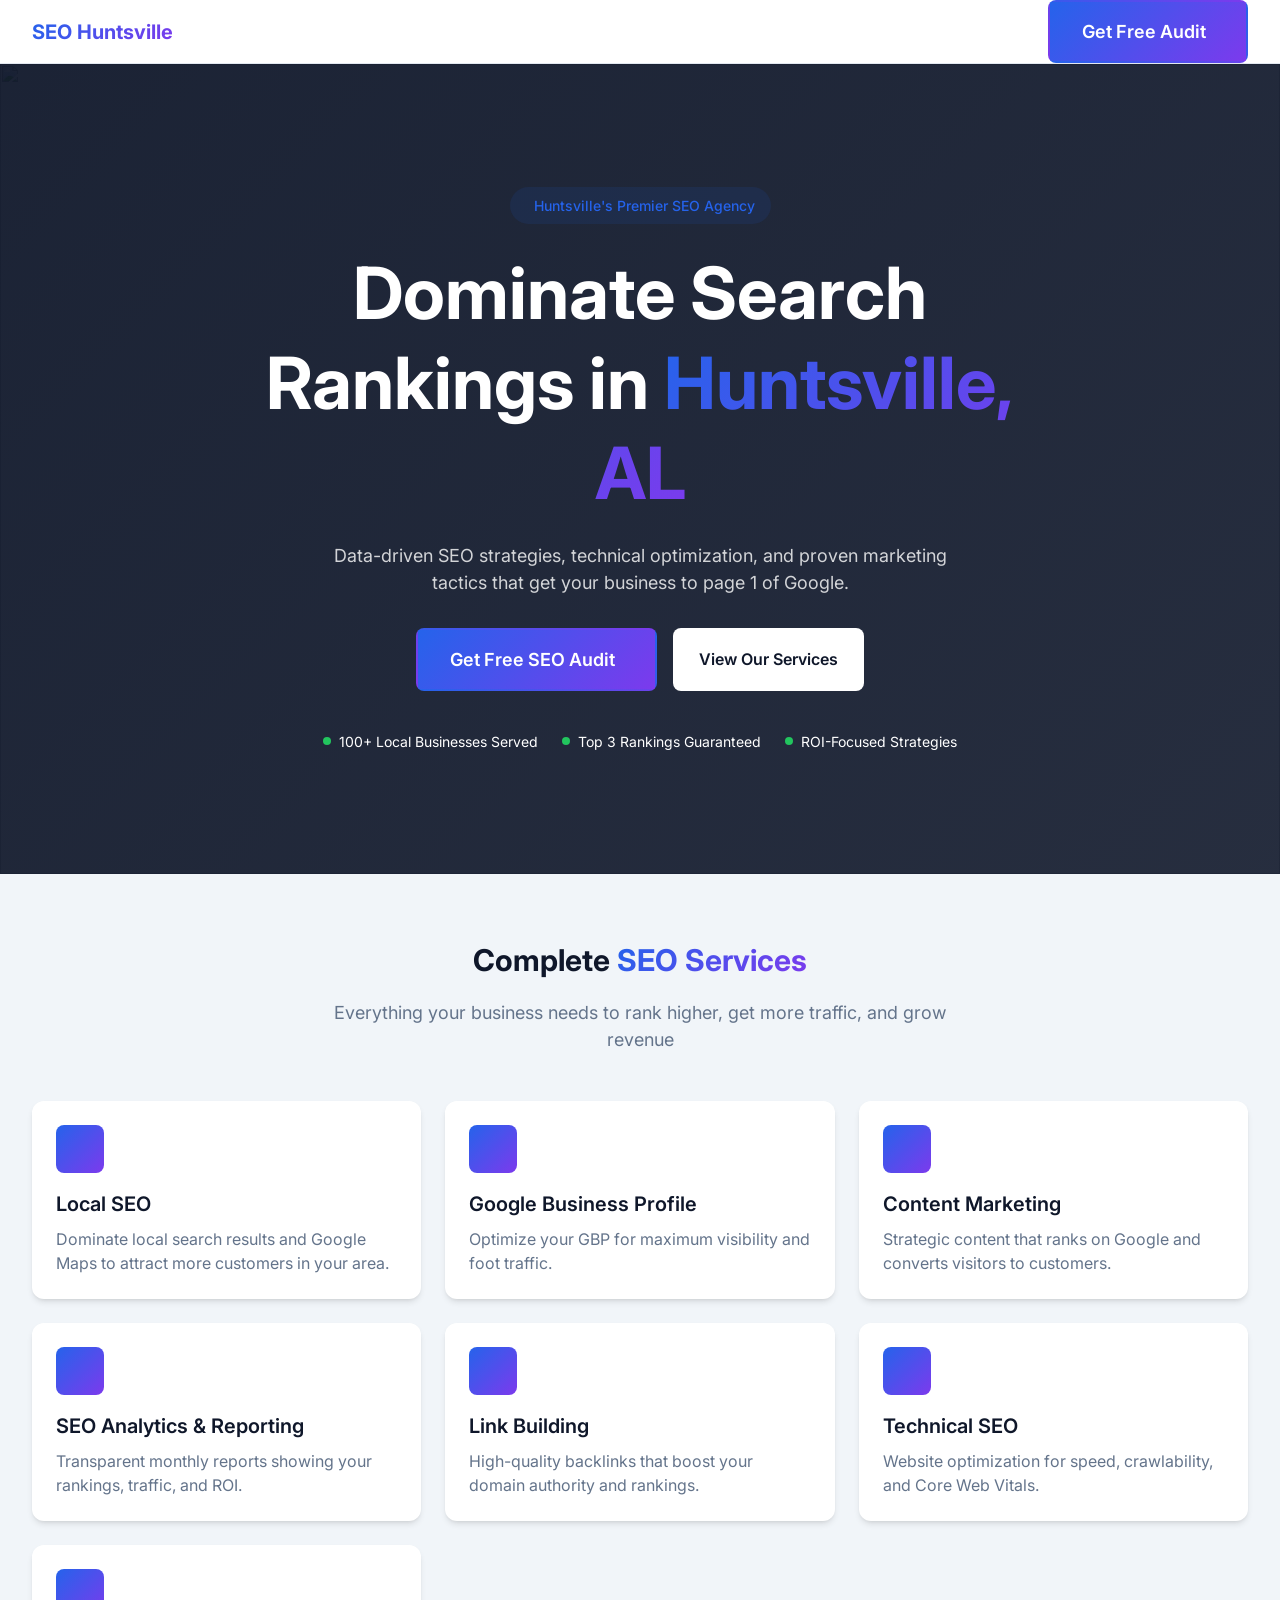
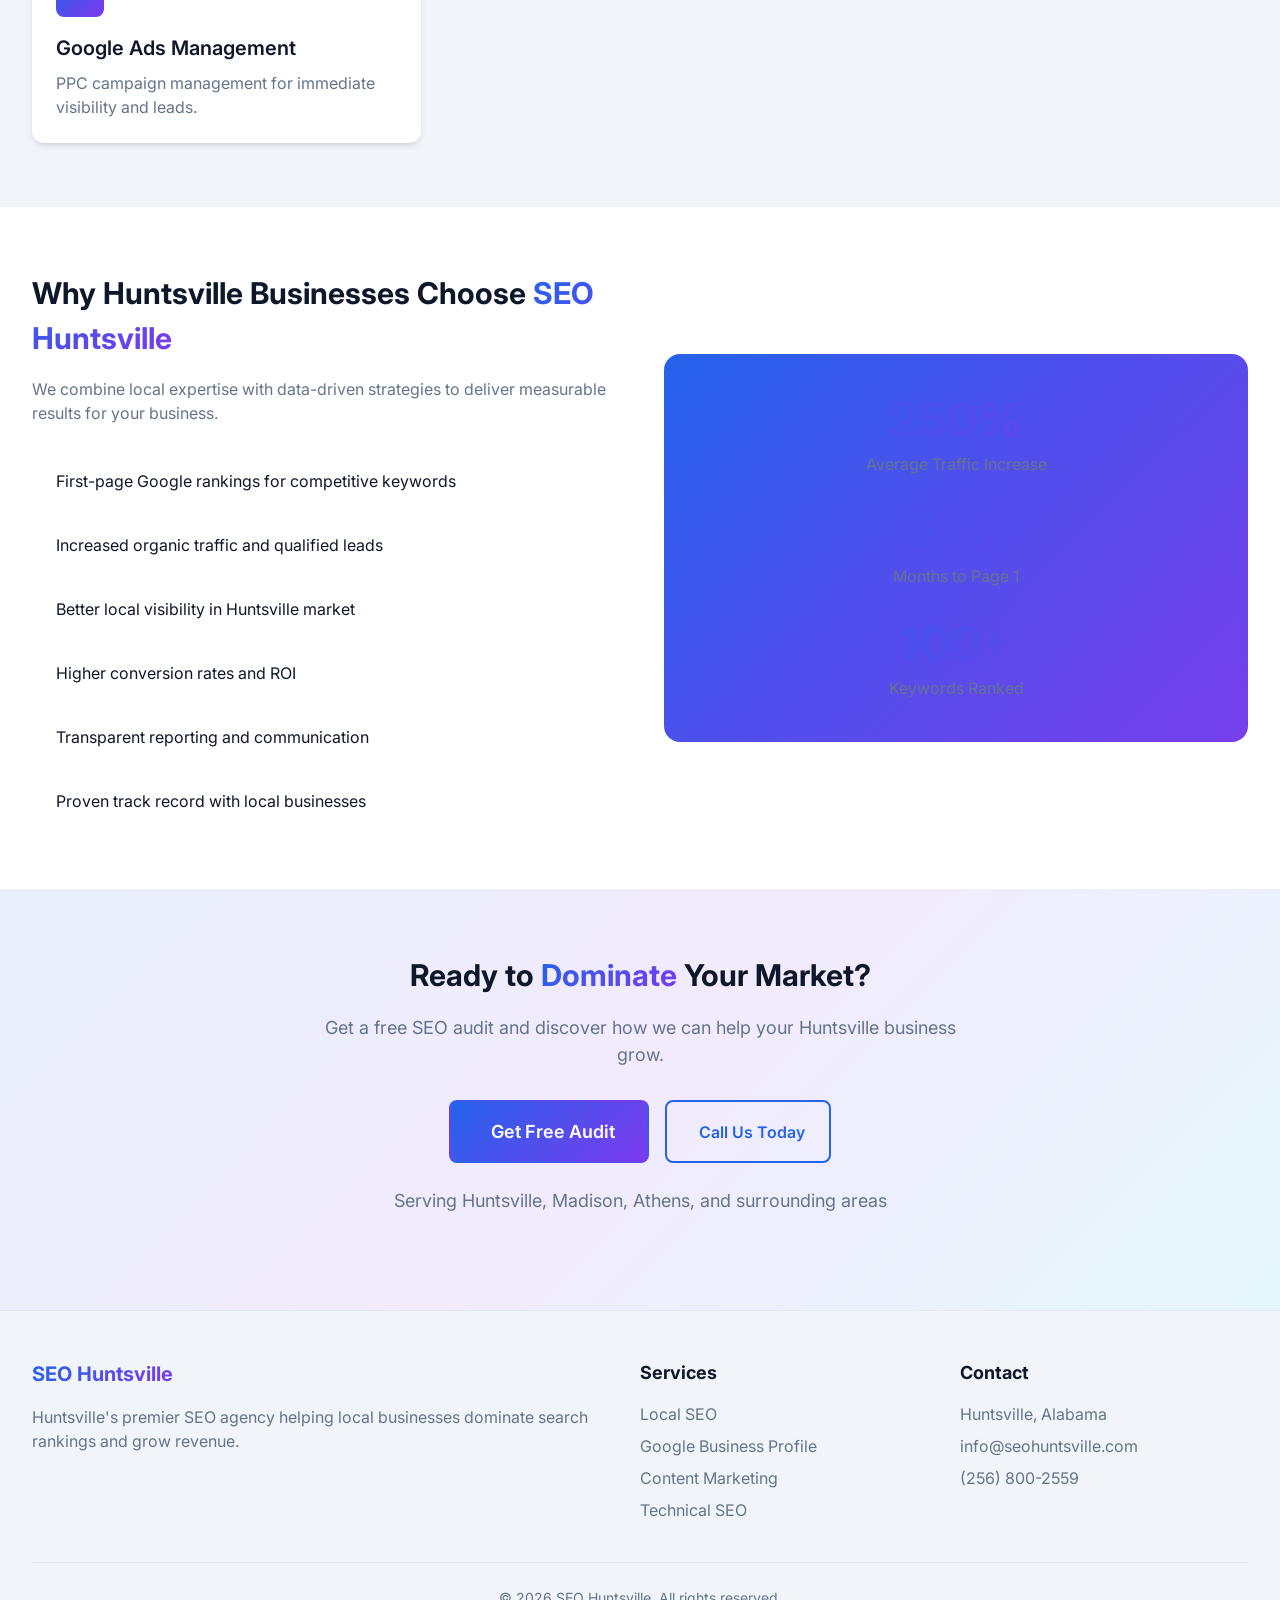
==== index.html @ a50107ab "Build complete SEO Huntsville website - Created comprehensive multi-page SEO agency website - Implem" ====
<!DOCTYPE html>
<html lang="en">
<head>
  <meta charset="UTF-8">
  <meta name="viewport" content="width=device-width, initial-scale=1.0">

  <!-- SEO Meta Tags -->
  <title>SEO Huntsville | #1 Local SEO Agency in Huntsville, Alabama</title>
  <meta name="description" content="Huntsville's premier SEO agency. We help local businesses dominate Google search rankings with data-driven SEO strategies, technical optimization, and proven marketing tactics. Get your free SEO audit today.">
  <meta name="keywords" content="SEO Huntsville, Huntsville SEO agency, local SEO Alabama, SEO services Huntsville AL, digital marketing Huntsville">
  <link rel="canonical" href="https://seohuntsville.com/">

  <!-- Open Graph -->
  <meta property="og:title" content="SEO Huntsville | #1 Local SEO Agency in Huntsville, Alabama">
  <meta property="og:description" content="Dominate search rankings in Huntsville, AL. Data-driven SEO strategies for local businesses. Free SEO audit available.">
  <meta property="og:type" content="website">
  <meta property="og:url" content="https://seohuntsville.com/">
  <meta property="og:image" content="https://seohuntsville.com/images/og-image.jpg">

  <!-- Twitter Card -->
  <meta name="twitter:card" content="summary_large_image">
  <meta name="twitter:title" content="SEO Huntsville | #1 Local SEO Agency in Huntsville, Alabama">
  <meta name="twitter:description" content="Dominate search rankings in Huntsville, AL. Data-driven SEO strategies for local businesses.">

  <!-- Stylesheets -->
  <link rel="stylesheet" href="css/variables.css">
  <link rel="stylesheet" href="css/styles.css">

  <!-- Lucide Icons -->
  <script src="https://unpkg.com/lucide@latest"></script>

  <!-- Local Business Schema -->
  <script type="application/ld+json">
  {
    "@context": "https://schema.org",
    "@type": "LocalBusiness",
    "name": "SEO Huntsville",
    "description": "Premier SEO agency serving Huntsville, Alabama and surrounding areas",
    "url": "https://seohuntsville.com",
    "telephone": "+1-256-800-2559",
    "email": "info@seohuntsville.com",
    "address": {
      "@type": "PostalAddress",
      "addressLocality": "Huntsville",
      "addressRegion": "AL",
      "addressCountry": "US"
    },
    "areaServed": ["Huntsville", "Madison", "Athens", "Hampton Cove"],
    "priceRange": "$$"
  }
  </script>
</head>
<body>
  <!-- Header -->
  <header class="header">
    <nav class="container header-nav">
      <a href="index.html" class="logo">
        <span class="gradient-text">SEO Huntsville</span>
      </a>
      <a href="seo-audit.html" class="btn btn-hero">
        Get Free Audit
        <i data-lucide="arrow-right"></i>
      </a>
    </nav>
  </header>

  <!-- Hero Section -->
  <section class="hero">
    <div class="hero-background">
      <img src="images/hero-bg.jpg" alt="" aria-hidden="true">
      <div class="hero-overlay"></div>
    </div>

    <div class="container hero-content">
      <span class="badge animate-fade-in">
        <i data-lucide="trending-up"></i>
        Huntsville's Premier SEO Agency
      </span>

      <h1 class="hero-title animate-fade-in delay-100">
        Dominate Search Rankings in <span class="gradient-text">Huntsville, AL</span>
      </h1>

      <p class="hero-subtitle animate-fade-in delay-200">
        Data-driven SEO strategies, technical optimization, and proven marketing tactics
        that get your business to page 1 of Google.
      </p>

      <div class="hero-cta animate-fade-in delay-300">
        <a href="seo-audit.html" class="btn btn-hero">
          Get Free SEO Audit
          <i data-lucide="arrow-right"></i>
        </a>
        <a href="services.html" class="btn btn-secondary">
          View Our Services
        </a>
      </div>

      <ul class="trust-indicators animate-fade-in delay-400">
        <li><span class="pulse-dot"></span> 100+ Local Businesses Served</li>
        <li><span class="pulse-dot"></span> Top 3 Rankings Guaranteed</li>
        <li><span class="pulse-dot"></span> ROI-Focused Strategies</li>
      </ul>
    </div>
  </section>

  <!-- Services Section -->
  <section class="section services-section" style="background: var(--color-muted);">
    <div class="container">
      <header class="section-header">
        <h2>Complete <span class="gradient-text">SEO Services</span></h2>
        <p>Everything your business needs to rank higher, get more traffic, and grow revenue</p>
      </header>

      <div class="grid md:grid-cols-2 lg:grid-cols-3">
        <!-- Service Card 1 -->
        <a href="local-seo.html" class="card service-card">
          <div class="icon-box">
            <i data-lucide="search"></i>
          </div>
          <h3>Local SEO</h3>
          <p>Dominate local search results and Google Maps to attract more customers in your area.</p>
          <span class="card-arrow">
            <i data-lucide="arrow-right"></i>
          </span>
        </a>

        <!-- Service Card 2 -->
        <a href="google-business-profile.html" class="card service-card">
          <div class="icon-box">
            <i data-lucide="map-pin"></i>
          </div>
          <h3>Google Business Profile</h3>
          <p>Optimize your GBP for maximum visibility and foot traffic.</p>
          <span class="card-arrow">
            <i data-lucide="arrow-right"></i>
          </span>
        </a>

        <!-- Service Card 3 -->
        <a href="content-marketing.html" class="card service-card">
          <div class="icon-box">
            <i data-lucide="file-text"></i>
          </div>
          <h3>Content Marketing</h3>
          <p>Strategic content that ranks on Google and converts visitors to customers.</p>
          <span class="card-arrow">
            <i data-lucide="arrow-right"></i>
          </span>
        </a>

        <!-- Service Card 4 -->
        <article class="card service-card">
          <div class="icon-box">
            <i data-lucide="bar-chart-3"></i>
          </div>
          <h3>SEO Analytics & Reporting</h3>
          <p>Transparent monthly reports showing your rankings, traffic, and ROI.</p>
        </article>

        <!-- Service Card 5 -->
        <article class="card service-card">
          <div class="icon-box">
            <i data-lucide="link-2"></i>
          </div>
          <h3>Link Building</h3>
          <p>High-quality backlinks that boost your domain authority and rankings.</p>
        </article>

        <!-- Service Card 6 -->
        <a href="technical-seo.html" class="card service-card">
          <div class="icon-box">
            <i data-lucide="code"></i>
          </div>
          <h3>Technical SEO</h3>
          <p>Website optimization for speed, crawlability, and Core Web Vitals.</p>
          <span class="card-arrow">
            <i data-lucide="arrow-right"></i>
          </span>
        </a>

        <!-- Service Card 7 -->
        <article class="card service-card">
          <div class="icon-box">
            <i data-lucide="target"></i>
          </div>
          <h3>Google Ads Management</h3>
          <p>PPC campaign management for immediate visibility and leads.</p>
        </article>
      </div>
    </div>
  </section>

  <!-- Benefits Section -->
  <section class="section">
    <div class="container">
      <div class="benefits-grid">
        <!-- Left Column: Text -->
        <div class="benefits-content">
          <h2>Why Huntsville Businesses Choose <span class="gradient-text">SEO Huntsville</span></h2>
          <p>We combine local expertise with data-driven strategies to deliver measurable results for your business.</p>

          <ul class="benefits-list">
            <li>
              <i data-lucide="check-circle"></i>
              <span>First-page Google rankings for competitive keywords</span>
            </li>
            <li>
              <i data-lucide="check-circle"></i>
              <span>Increased organic traffic and qualified leads</span>
            </li>
            <li>
              <i data-lucide="check-circle"></i>
              <span>Better local visibility in Huntsville market</span>
            </li>
            <li>
              <i data-lucide="check-circle"></i>
              <span>Higher conversion rates and ROI</span>
            </li>
            <li>
              <i data-lucide="check-circle"></i>
              <span>Transparent reporting and communication</span>
            </li>
            <li>
              <i data-lucide="check-circle"></i>
              <span>Proven track record with local businesses</span>
            </li>
          </ul>
        </div>

        <!-- Right Column: Stats -->
        <div class="stats-card">
          <div class="stat">
            <span class="stat-number gradient-text">250%</span>
            <span class="stat-label">Average Traffic Increase</span>
          </div>
          <div class="stat">
            <span class="stat-number gradient-text">3-6</span>
            <span class="stat-label">Months to Page 1</span>
          </div>
          <div class="stat">
            <span class="stat-number gradient-text">100+</span>
            <span class="stat-label">Keywords Ranked</span>
          </div>
        </div>
      </div>
    </div>
  </section>

  <!-- CTA Section -->
  <section class="section cta-section" style="background: var(--gradient-cta);">
    <div class="container">
      <div class="cta-content">
        <h2>Ready to <span class="gradient-text">Dominate</span> Your Market?</h2>
        <p>Get a free SEO audit and discover how we can help your Huntsville business grow.</p>

        <div class="cta-buttons">
          <a href="seo-audit.html" class="btn btn-hero">
            <i data-lucide="mail"></i>
            Get Free Audit
          </a>
          <a href="tel:2568002559" class="btn btn-outline">
            <i data-lucide="phone"></i>
            Call Us Today
          </a>
        </div>

        <p class="cta-service-area">Serving Huntsville, Madison, Athens, and surrounding areas</p>
      </div>
    </div>
  </section>

  <!-- Footer -->
  <footer class="footer">
    <div class="container">
      <div class="footer-grid">
        <!-- Column 1: Branding -->
        <div class="footer-brand">
          <span class="logo gradient-text">SEO Huntsville</span>
          <p>Huntsville's premier SEO agency helping local businesses dominate search rankings and grow revenue.</p>
        </div>

        <!-- Column 2: Services -->
        <div class="footer-links">
          <h4>Services</h4>
          <ul>
            <li><a href="local-seo.html">Local SEO</a></li>
            <li><a href="google-business-profile.html">Google Business Profile</a></li>
            <li><a href="content-marketing.html">Content Marketing</a></li>
            <li><a href="technical-seo.html">Technical SEO</a></li>
          </ul>
        </div>

        <!-- Column 3: Contact -->
        <div class="footer-contact">
          <h4>Contact</h4>
          <address>
            <p>Huntsville, Alabama</p>
            <p><a href="mailto:info@seohuntsville.com">info@seohuntsville.com</a></p>
            <p><a href="tel:2568002559">(256) 800-2559</a></p>
          </address>
        </div>
      </div>

      <div class="footer-bottom">
        <p>&copy; <span id="current-year"></span> SEO Huntsville. All rights reserved.</p>
      </div>
    </div>
  </footer>

  <!-- JavaScript -->
  <script src="js/main.js"></script>
  <script>
    lucide.createIcons();
  </script>
</body>
</html>
---- css/variables.css ----
/* ============================================
   SEO Huntsville - CSS Custom Properties
   ============================================ */

:root {
  /* Colors */
  --color-primary: #2563eb;
  --color-primary-dark: #1d4ed8;
  --color-primary-light: #3b82f6;
  --color-primary-foreground: #ffffff;

  --color-secondary: #7c3aed;
  --color-secondary-dark: #6d28d9;
  --color-secondary-light: #8b5cf6;

  --color-accent: #06b6d4;
  --color-accent-dark: #0891b2;
  --color-accent-light: #22d3ee;

  --color-background: #ffffff;
  --color-foreground: #0f172a;

  --color-muted: #f1f5f9;
  --color-muted-dark: #e2e8f0;
  --color-muted-foreground: #64748b;

  --color-destructive: #ef4444;
  --color-destructive-light: #fca5a5;

  --color-success: #22c55e;

  /* Gradients */
  --gradient-primary: linear-gradient(135deg, var(--color-primary), var(--color-secondary));
  --gradient-hero-overlay: linear-gradient(135deg, rgba(15, 23, 42, 0.95), rgba(15, 23, 42, 0.90));
  --gradient-subtle: linear-gradient(135deg, rgba(37, 99, 235, 0.05), rgba(124, 58, 237, 0.05), rgba(6, 182, 212, 0.05));
  --gradient-bold: linear-gradient(135deg, var(--color-primary), var(--color-secondary), var(--color-accent));
  --gradient-cta: linear-gradient(135deg, rgba(37, 99, 235, 0.1), rgba(124, 58, 237, 0.1), rgba(6, 182, 212, 0.1));

  /* Typography */
  --font-family: 'Inter', -apple-system, BlinkMacSystemFont, 'Segoe UI', Roboto, sans-serif;
  --font-size-xs: 0.75rem;
  --font-size-sm: 0.875rem;
  --font-size-base: 1rem;
  --font-size-lg: 1.125rem;
  --font-size-xl: 1.25rem;
  --font-size-2xl: 1.5rem;
  --font-size-3xl: 1.875rem;
  --font-size-4xl: 2.25rem;
  --font-size-5xl: 3rem;
  --font-size-6xl: 3.75rem;
  --font-size-7xl: 4.5rem;

  --font-weight-normal: 400;
  --font-weight-medium: 500;
  --font-weight-semibold: 600;
  --font-weight-bold: 700;

  --line-height-tight: 1.25;
  --line-height-normal: 1.5;
  --line-height-relaxed: 1.625;

  /* Spacing */
  --spacing-1: 0.25rem;
  --spacing-2: 0.5rem;
  --spacing-3: 0.75rem;
  --spacing-4: 1rem;
  --spacing-5: 1.25rem;
  --spacing-6: 1.5rem;
  --spacing-8: 2rem;
  --spacing-10: 2.5rem;
  --spacing-12: 3rem;
  --spacing-16: 4rem;
  --spacing-20: 5rem;
  --spacing-24: 6rem;

  /* Layout */
  --container-max-width: 80rem;
  --container-padding: var(--spacing-4);
  --header-height: 4rem;

  /* Border Radius */
  --radius-sm: 0.25rem;
  --radius-md: 0.375rem;
  --radius-lg: 0.5rem;
  --radius-xl: 0.75rem;
  --radius-2xl: 1rem;
  --radius-full: 9999px;

  /* Shadows */
  --shadow-sm: 0 1px 2px 0 rgba(0, 0, 0, 0.05);
  --shadow-md: 0 4px 6px -1px rgba(0, 0, 0, 0.1), 0 2px 4px -2px rgba(0, 0, 0, 0.1);
  --shadow-lg: 0 10px 15px -3px rgba(0, 0, 0, 0.1), 0 4px 6px -4px rgba(0, 0, 0, 0.1);
  --shadow-xl: 0 20px 25px -5px rgba(0, 0, 0, 0.1), 0 8px 10px -6px rgba(0, 0, 0, 0.1);
  --shadow-glow: 0 0 30px rgba(37, 99, 235, 0.3);
  --shadow-glow-secondary: 0 0 30px rgba(124, 58, 237, 0.3);

  /* Transitions */
  --transition-fast: 150ms ease;
  --transition-normal: 300ms ease;
  --transition-slow: 500ms ease;

  /* Z-Index */
  --z-header: 100;
  --z-modal: 200;
  --z-tooltip: 300;
}

/* Dark mode support (optional) */
@media (prefers-color-scheme: dark) {
  :root {
    --color-background: #0f172a;
    --color-foreground: #f8fafc;
    --color-muted: #1e293b;
    --color-muted-dark: #334155;
    --color-muted-foreground: #94a3b8;
  }
}
---- css/styles.css ----
/* ============================================
   SEO Huntsville - Main Stylesheet
   ============================================ */

@import url('https://fonts.googleapis.com/css2?family=Inter:wght@400;500;600;700&display=swap');

/* Reset & Base */
*, *::before, *::after {
  box-sizing: border-box;
  margin: 0;
  padding: 0;
}

html {
  scroll-behavior: smooth;
}

body {
  font-family: var(--font-family);
  font-size: var(--font-size-base);
  line-height: var(--line-height-normal);
  color: var(--color-foreground);
  background-color: var(--color-background);
}

/* Container */
.container {
  width: 100%;
  max-width: var(--container-max-width);
  margin: 0 auto;
  padding-left: var(--container-padding);
  padding-right: var(--container-padding);
}

@media (min-width: 640px) {
  .container { padding-left: var(--spacing-6); padding-right: var(--spacing-6); }
}

@media (min-width: 1024px) {
  .container { padding-left: var(--spacing-8); padding-right: var(--spacing-8); }
}

.container-narrow {
  max-width: 42rem;
}

/* Section Spacing */
.section { padding: var(--spacing-16) 0; }
.section-lg { padding: var(--spacing-20) 0; }

/* Section Headers */
.section-header {
  text-align: center;
  max-width: 42rem;
  margin: 0 auto var(--spacing-12);
}

.section-header h2 {
  font-size: var(--font-size-3xl);
  font-weight: var(--font-weight-bold);
  margin-bottom: var(--spacing-4);
}

.section-header p {
  color: var(--color-muted-foreground);
  font-size: var(--font-size-lg);
}

.section-title {
  font-size: var(--font-size-3xl);
  font-weight: var(--font-weight-bold);
  margin-bottom: var(--spacing-4);
  text-align: center;
}

.section-subtitle {
  color: var(--color-muted-foreground);
  font-size: var(--font-size-lg);
  text-align: center;
  margin-bottom: var(--spacing-12);
}

.page-title {
  font-size: var(--font-size-4xl);
  font-weight: var(--font-weight-bold);
  line-height: var(--line-height-tight);
  margin: var(--spacing-6) 0;
  text-align: center;
}

.page-subtitle {
  font-size: var(--font-size-lg);
  color: var(--color-muted-foreground);
  text-align: center;
  max-width: 42rem;
  margin: 0 auto var(--spacing-8);
}

@media (min-width: 768px) {
  .page-title { font-size: var(--font-size-5xl); }
}

/* Gradient Text */
.gradient-text {
  background: var(--gradient-primary);
  -webkit-background-clip: text;
  -webkit-text-fill-color: transparent;
  background-clip: text;
  color: transparent;
}

/* Grid System */
.grid {
  display: grid;
  gap: var(--spacing-6);
}

.grid-cols-1 {
  grid-template-columns: repeat(1, 1fr);
}

@media (min-width: 640px) {
  .sm\:grid-cols-2 { grid-template-columns: repeat(2, 1fr); }
}

@media (min-width: 768px) {
  .md\:grid-cols-2 { grid-template-columns: repeat(2, 1fr); }
  .md\:grid-cols-3 { grid-template-columns: repeat(3, 1fr); }
}

@media (min-width: 1024px) {
  .lg\:grid-cols-3 { grid-template-columns: repeat(3, 1fr); }
  .lg\:grid-cols-4 { grid-template-columns: repeat(4, 1fr); }
}

/* Card Component */
.card {
  background: var(--color-background);
  border-radius: var(--radius-xl);
  padding: var(--spacing-6);
  box-shadow: var(--shadow-md);
  transition: transform var(--transition-normal), box-shadow var(--transition-normal);
}

.card:hover {
  transform: translateY(-4px);
  box-shadow: var(--shadow-glow);
}

/* Button Components */
.btn {
  display: inline-flex;
  align-items: center;
  justify-content: center;
  gap: var(--spacing-2);
  padding: var(--spacing-3) var(--spacing-6);
  font-size: var(--font-size-base);
  font-weight: var(--font-weight-semibold);
  border-radius: var(--radius-lg);
  border: 2px solid transparent;
  cursor: pointer;
  text-decoration: none;
  transition: all var(--transition-normal);
}

.btn-primary {
  background: var(--gradient-primary);
  color: var(--color-primary-foreground);
}

.btn-primary:hover {
  transform: translateY(-2px);
  box-shadow: var(--shadow-glow);
}

.btn-outline {
  background: transparent;
  border-color: var(--color-primary);
  color: var(--color-primary);
}

.btn-outline:hover {
  background: var(--color-primary);
  color: var(--color-primary-foreground);
}

.btn-hero {
  background: var(--gradient-primary);
  color: var(--color-primary-foreground);
  padding: var(--spacing-4) var(--spacing-8);
  font-size: var(--font-size-lg);
}

.btn-hero:hover {
  transform: translateY(-2px);
  box-shadow: var(--shadow-glow);
}

.btn-secondary {
  background: var(--color-background);
  color: var(--color-foreground);
}

.btn-secondary:hover {
  transform: translateY(-2px);
  box-shadow: var(--shadow-lg);
}

.btn-outline-white {
  background: transparent;
  border-color: var(--color-primary-foreground);
  color: var(--color-primary-foreground);
}

.btn-outline-white:hover {
  background: var(--color-primary-foreground);
  color: var(--color-primary);
}

.btn-full {
  width: 100%;
}

.btn svg {
  width: 20px;
  height: 20px;
}

/* Icon Box */
.icon-box {
  display: flex;
  align-items: center;
  justify-content: center;
  width: 3rem;
  height: 3rem;
  border-radius: var(--radius-lg);
  background: var(--gradient-primary);
  color: var(--color-primary-foreground);
}

.icon-box svg {
  width: 1.5rem;
  height: 1.5rem;
}

.icon-box-lg {
  width: 4rem;
  height: 4rem;
}

.icon-box-lg svg {
  width: 2rem;
  height: 2rem;
}

.icon-box-error {
  background: var(--color-destructive-light);
  color: var(--color-destructive);
}

.mx-auto {
  margin-left: auto;
  margin-right: auto;
}

/* Badge */
.badge {
  display: inline-flex;
  align-items: center;
  gap: var(--spacing-2);
  padding: var(--spacing-2) var(--spacing-4);
  font-size: var(--font-size-sm);
  font-weight: var(--font-weight-medium);
  border-radius: var(--radius-full);
  background: rgba(37, 99, 235, 0.1);
  color: var(--color-primary);
}

.badge svg {
  width: 16px;
  height: 16px;
}

/* Header */
.header {
  position: sticky;
  top: 0;
  z-index: var(--z-header);
  height: var(--header-height);
  background: rgba(255, 255, 255, 0.9);
  backdrop-filter: blur(10px);
  border-bottom: 1px solid var(--color-muted-dark);
}

.header-nav {
  display: flex;
  align-items: center;
  justify-content: space-between;
  height: 100%;
}

.logo {
  font-size: var(--font-size-xl);
  font-weight: var(--font-weight-bold);
  text-decoration: none;
}

.header-scrolled {
  box-shadow: var(--shadow-md);
}

/* Hero Section */
.hero {
  position: relative;
  min-height: 90vh;
  display: flex;
  align-items: center;
}

.hero-background {
  position: absolute;
  inset: 0;
  z-index: -1;
}

.hero-background img {
  width: 100%;
  height: 100%;
  object-fit: cover;
}

.hero-overlay {
  position: absolute;
  inset: 0;
  background: var(--gradient-hero-overlay);
}

.hero-content {
  color: var(--color-primary-foreground);
  text-align: center;
  max-width: 56rem;
  margin: 0 auto;
}

.hero-title {
  font-size: var(--font-size-4xl);
  font-weight: var(--font-weight-bold);
  line-height: var(--line-height-tight);
  margin: var(--spacing-6) 0;
}

@media (min-width: 768px) {
  .hero-title { font-size: var(--font-size-5xl); }
}

@media (min-width: 1024px) {
  .hero-title { font-size: var(--font-size-6xl); }
}

@media (min-width: 1280px) {
  .hero-title { font-size: var(--font-size-7xl); }
}

.hero-subtitle {
  font-size: var(--font-size-lg);
  color: rgba(255, 255, 255, 0.8);
  max-width: 42rem;
  margin: 0 auto var(--spacing-8);
}

.hero-cta {
  display: flex;
  flex-wrap: wrap;
  gap: var(--spacing-4);
  justify-content: center;
  margin-bottom: var(--spacing-10);
}

.trust-indicators {
  display: flex;
  flex-wrap: wrap;
  gap: var(--spacing-6);
  justify-content: center;
  list-style: none;
  font-size: var(--font-size-sm);
}

.trust-indicators li {
  display: flex;
  align-items: center;
  gap: var(--spacing-2);
}

.pulse-dot {
  width: 8px;
  height: 8px;
  border-radius: 50%;
  background: var(--color-success);
  animation: pulse 2s ease-in-out infinite;
}

/* Service Cards */
.service-card {
  display: block;
  text-decoration: none;
  color: inherit;
  position: relative;
}

.service-card h3 {
  font-size: var(--font-size-xl);
  font-weight: var(--font-weight-semibold);
  margin: var(--spacing-4) 0 var(--spacing-2);
}

.service-card p {
  color: var(--color-muted-foreground);
}

.card-arrow {
  position: absolute;
  top: var(--spacing-6);
  right: var(--spacing-6);
  opacity: 0;
  transform: translateX(-10px);
  transition: all var(--transition-normal);
  color: var(--color-primary);
}

.service-card:hover .card-arrow {
  opacity: 1;
  transform: translateX(0);
}

/* Benefits Section */
.benefits-grid {
  display: grid;
  grid-template-columns: 1fr;
  gap: var(--spacing-12);
  align-items: center;
}

@media (min-width: 1024px) {
  .benefits-grid {
    grid-template-columns: 1fr 1fr;
  }
}

.benefits-content h2 {
  font-size: var(--font-size-3xl);
  font-weight: var(--font-weight-bold);
  margin-bottom: var(--spacing-4);
}

.benefits-content > p {
  color: var(--color-muted-foreground);
  margin-bottom: var(--spacing-8);
}

.benefits-list {
  list-style: none;
  display: flex;
  flex-direction: column;
  gap: var(--spacing-4);
}

.benefits-list li {
  display: flex;
  align-items: center;
  gap: var(--spacing-3);
  padding: var(--spacing-3);
  border-radius: var(--radius-lg);
  transition: background var(--transition-fast);
}

.benefits-list li:hover {
  background: var(--color-muted);
}

.benefits-list svg {
  color: var(--color-primary);
  flex-shrink: 0;
  width: 24px;
  height: 24px;
}

/* Stats Card */
.stats-card {
  background: var(--gradient-subtle);
  border: 2px solid transparent;
  background-clip: padding-box;
  border-radius: var(--radius-2xl);
  padding: var(--spacing-10);
  display: flex;
  flex-direction: column;
  gap: var(--spacing-8);
  position: relative;
}

.stats-card::before {
  content: '';
  position: absolute;
  inset: -2px;
  border-radius: var(--radius-2xl);
  background: var(--gradient-primary);
  z-index: -1;
}

.stat {
  text-align: center;
}

.stat-number {
  display: block;
  font-size: var(--font-size-5xl);
  font-weight: var(--font-weight-bold);
  line-height: 1;
}

.stat-label {
  display: block;
  color: var(--color-muted-foreground);
  margin-top: var(--spacing-2);
}

.stats-grid {
  margin-top: var(--spacing-12);
}

.stat-card {
  text-align: center;
  padding: var(--spacing-6);
}

.stat-card svg {
  width: 40px;
  height: 40px;
  color: var(--color-primary);
  margin: 0 auto var(--spacing-4);
}

.stat-card .stat-number {
  font-size: var(--font-size-3xl);
}

.stat-card .stat-label {
  font-size: var(--font-size-sm);
}

/* CTA Sections */
.cta-section {
  text-align: center;
}

.cta-content {
  max-width: 42rem;
  margin: 0 auto;
}

.cta-content h2 {
  font-size: var(--font-size-3xl);
  font-weight: var(--font-weight-bold);
  margin-bottom: var(--spacing-4);
}

.cta-content > p {
  color: var(--color-muted-foreground);
  font-size: var(--font-size-lg);
  margin-bottom: var(--spacing-8);
}

.cta-buttons {
  display: flex;
  flex-wrap: wrap;
  gap: var(--spacing-4);
  justify-content: center;
  margin-bottom: var(--spacing-6);
}

.cta-service-area {
  font-size: var(--font-size-sm);
  color: var(--color-muted-foreground);
}

.cta-section-bold {
  background: var(--gradient-bold);
  color: var(--color-primary-foreground);
  text-align: center;
}

.cta-section-bold h2 {
  font-size: var(--font-size-3xl);
  font-weight: var(--font-weight-bold);
  margin-bottom: var(--spacing-4);
}

.cta-section-bold > .container > p {
  opacity: 0.9;
  margin-bottom: var(--spacing-8);
}

/* Audit Hero */
.audit-hero-content {
  text-align: center;
  max-width: 42rem;
  margin: 0 auto;
}

.audit-hero-content h1 {
  font-size: var(--font-size-4xl);
  font-weight: var(--font-weight-bold);
  margin-bottom: var(--spacing-4);
}

.audit-hero-content p {
  color: var(--color-muted-foreground);
  font-size: var(--font-size-lg);
}

@media (min-width: 768px) {
  .audit-hero-content h1 { font-size: var(--font-size-5xl); }
}

/* Form Section */
.form-card {
  background: var(--color-background);
  border-radius: var(--radius-xl);
  padding: var(--spacing-8);
  box-shadow: var(--shadow-xl);
}

.trust-message {
  display: flex;
  align-items: flex-start;
  gap: var(--spacing-3);
  margin-top: var(--spacing-6);
  justify-content: center;
}

.trust-message svg {
  color: var(--color-primary);
  flex-shrink: 0;
  margin-top: 2px;
  width: 20px;
  height: 20px;
}

.trust-message p {
  font-size: var(--font-size-sm);
  color: var(--color-muted-foreground);
}

.text-center {
  text-align: center;
}

/* Service Detail Card */
.service-detail-card {
  display: grid;
  grid-template-columns: 1fr;
  gap: var(--spacing-8);
  padding: var(--spacing-8);
  background: var(--color-background);
  border-radius: var(--radius-xl);
  box-shadow: var(--shadow-md);
  margin-bottom: var(--spacing-6);
  transition: box-shadow var(--transition-normal);
}

@media (min-width: 768px) {
  .service-detail-card {
    grid-template-columns: 1fr 2fr;
  }
}

.service-detail-card:hover {
  box-shadow: var(--shadow-glow);
}

.service-info h2 {
  font-size: var(--font-size-2xl);
  font-weight: var(--font-weight-bold);
  margin: var(--spacing-4) 0 var(--spacing-2);
}

.service-description {
  color: var(--color-muted-foreground);
  margin-bottom: var(--spacing-4);
}

.best-for-badge {
  display: inline-block;
  padding: var(--spacing-2) var(--spacing-4);
  background: rgba(37, 99, 235, 0.1);
  border-radius: var(--radius-full);
  font-size: var(--font-size-sm);
  color: var(--color-primary);
}

.features-grid {
  display: grid;
  grid-template-columns: repeat(2, 1fr);
  gap: var(--spacing-3);
  list-style: none;
}

.features-grid li {
  display: flex;
  align-items: center;
  gap: var(--spacing-2);
  font-size: var(--font-size-sm);
}

.features-grid svg {
  color: var(--color-primary);
  width: 16px;
  height: 16px;
  flex-shrink: 0;
}

/* Pricing Cards */
.pricing-grid {
  display: grid;
  grid-template-columns: 1fr;
  gap: var(--spacing-6);
  align-items: stretch;
}

@media (min-width: 768px) {
  .pricing-grid {
    grid-template-columns: repeat(3, 1fr);
  }
}

.pricing-card {
  display: flex;
  flex-direction: column;
  text-align: center;
}

.pricing-card-featured {
  border: 2px solid var(--color-primary);
  transform: scale(1.05);
  box-shadow: var(--shadow-glow);
  position: relative;
}

@media (max-width: 767px) {
  .pricing-card-featured {
    transform: scale(1);
  }
}

.popular-badge {
  position: absolute;
  top: -12px;
  left: 50%;
  transform: translateX(-50%);
  background: var(--gradient-primary);
  color: var(--color-primary-foreground);
  padding: var(--spacing-1) var(--spacing-4);
  border-radius: var(--radius-full);
  font-size: var(--font-size-sm);
  font-weight: var(--font-weight-semibold);
}

.pricing-card h3 {
  font-size: var(--font-size-xl);
  font-weight: var(--font-weight-bold);
  margin-bottom: var(--spacing-4);
}

.price {
  margin-bottom: var(--spacing-4);
}

.price-amount {
  font-size: var(--font-size-4xl);
  font-weight: var(--font-weight-bold);
  background: var(--gradient-primary);
  -webkit-background-clip: text;
  -webkit-text-fill-color: transparent;
  background-clip: text;
  color: transparent;
}

.price-period {
  color: var(--color-muted-foreground);
}

.price-description {
  color: var(--color-muted-foreground);
  margin-bottom: var(--spacing-6);
}

.pricing-features {
  list-style: none;
  text-align: left;
  flex-grow: 1;
  margin-bottom: var(--spacing-6);
}

.pricing-features li {
  display: flex;
  align-items: center;
  gap: var(--spacing-2);
  padding: var(--spacing-2) 0;
  border-bottom: 1px solid var(--color-muted);
}

.pricing-features svg {
  color: var(--color-primary);
  width: 16px;
  height: 16px;
  flex-shrink: 0;
}

.pricing-cta-card {
  background: var(--gradient-subtle);
  border-radius: var(--radius-2xl);
  padding: var(--spacing-10);
  text-align: center;
}

.pricing-cta-card h2 {
  font-size: var(--font-size-2xl);
  margin: var(--spacing-4) 0;
}

.pricing-cta-card p {
  color: var(--color-muted-foreground);
  margin-bottom: var(--spacing-6);
}

/* Benefit Cards */
.benefit-card {
  padding: var(--spacing-8);
}

.benefit-card h3 {
  font-size: var(--font-size-xl);
  font-weight: var(--font-weight-semibold);
  margin: var(--spacing-4) 0 var(--spacing-2);
}

.benefit-card > p {
  color: var(--color-muted-foreground);
  margin-bottom: var(--spacing-4);
}

.stat-highlight {
  display: flex;
  align-items: center;
  gap: var(--spacing-2);
  padding: var(--spacing-3);
  background: var(--color-muted);
  border-radius: var(--radius-lg);
  font-size: var(--font-size-sm);
}

.stat-highlight svg {
  color: var(--color-primary);
  width: 20px;
  height: 20px;
}

.stat-highlight strong {
  color: var(--color-primary);
}

/* Feature Cards */
.feature-card h3 {
  font-size: var(--font-size-lg);
  font-weight: var(--font-weight-semibold);
  margin: var(--spacing-4) 0 var(--spacing-2);
}

.feature-card > p {
  color: var(--color-muted-foreground);
  margin-bottom: var(--spacing-4);
}

.feature-list {
  list-style: none;
  display: flex;
  flex-direction: column;
  gap: var(--spacing-2);
}

.feature-list li {
  display: flex;
  align-items: center;
  gap: var(--spacing-2);
  font-size: var(--font-size-sm);
}

.feature-list svg {
  color: var(--color-primary);
  width: 16px;
  height: 16px;
  flex-shrink: 0;
}

/* Business Type Cards */
.business-type-card h3 {
  font-size: var(--font-size-xl);
  margin-bottom: var(--spacing-3);
}

.success-example {
  display: flex;
  align-items: flex-start;
  gap: var(--spacing-2);
  color: var(--color-success);
  font-size: var(--font-size-sm);
  margin-bottom: var(--spacing-4);
}

.success-example svg {
  width: 16px;
  height: 16px;
  flex-shrink: 0;
  margin-top: 2px;
}

.location-badges {
  display: flex;
  flex-wrap: wrap;
  gap: var(--spacing-2);
}

.location-badge {
  padding: var(--spacing-1) var(--spacing-3);
  background: var(--color-muted);
  border-radius: var(--radius-full);
  font-size: var(--font-size-xs);
  color: var(--color-muted-foreground);
}

/* Process Steps */
.process-step {
  text-align: center;
}

.step-number {
  display: inline-flex;
  align-items: center;
  justify-content: center;
  width: 3rem;
  height: 3rem;
  border-radius: 50%;
  background: var(--gradient-primary);
  color: var(--color-primary-foreground);
  font-size: var(--font-size-xl);
  font-weight: var(--font-weight-bold);
  margin-bottom: var(--spacing-4);
}

.process-step h3 {
  font-size: var(--font-size-lg);
  font-weight: var(--font-weight-semibold);
  margin-bottom: var(--spacing-2);
}

.process-step p {
  color: var(--color-muted-foreground);
  font-size: var(--font-size-sm);
}

/* Mistake Cards */
.mistake-card {
  display: flex;
  gap: var(--spacing-4);
  align-items: flex-start;
}

.mistake-details {
  flex: 1;
}

.mistake-details p {
  margin-bottom: var(--spacing-2);
}

.solution {
  display: flex;
  align-items: center;
  gap: var(--spacing-2);
  color: var(--color-success);
}

.solution svg {
  width: 16px;
  height: 16px;
  flex-shrink: 0;
}

/* Industry Cards */
.industry-card {
  text-align: center;
}

.industry-card h3 {
  margin: var(--spacing-4) 0;
}

.industry-tags {
  display: flex;
  flex-wrap: wrap;
  gap: var(--spacing-2);
  justify-content: center;
}

.industry-tags span {
  padding: var(--spacing-1) var(--spacing-3);
  background: var(--color-muted);
  border-radius: var(--radius-full);
  font-size: var(--font-size-xs);
  color: var(--color-muted-foreground);
}

/* Metric Cards */
.metric-card {
  text-align: center;
}

.metric-card h3 {
  font-size: var(--font-size-base);
  color: var(--color-muted-foreground);
  margin-bottom: var(--spacing-2);
}

.metric-abbr {
  display: block;
  font-size: var(--font-size-3xl);
  font-weight: var(--font-weight-bold);
  background: var(--gradient-primary);
  -webkit-background-clip: text;
  -webkit-text-fill-color: transparent;
  background-clip: text;
  color: transparent;
  margin-bottom: var(--spacing-2);
}

.metric-target {
  font-size: var(--font-size-sm);
  color: var(--color-success);
  font-weight: var(--font-weight-medium);
}

/* Footer */
.footer {
  background: var(--color-muted);
  border-top: 1px solid var(--color-muted-dark);
  padding: var(--spacing-12) 0 var(--spacing-6);
}

.footer-grid {
  display: grid;
  grid-template-columns: 2fr 1fr 1fr;
  gap: var(--spacing-8);
}

@media (max-width: 768px) {
  .footer-grid {
    grid-template-columns: 1fr;
    text-align: center;
  }
}

.footer-brand p {
  color: var(--color-muted-foreground);
  margin-top: var(--spacing-4);
}

.footer-links h4,
.footer-contact h4 {
  font-size: var(--font-size-lg);
  margin-bottom: var(--spacing-4);
}

.footer-links ul {
  list-style: none;
}

.footer-links li {
  margin-bottom: var(--spacing-2);
}

.footer-links a,
.footer-contact a {
  color: var(--color-muted-foreground);
  text-decoration: none;
  transition: color var(--transition-fast);
}

.footer-links a:hover,
.footer-contact a:hover {
  color: var(--color-primary);
}

.footer-contact address {
  font-style: normal;
  color: var(--color-muted-foreground);
}

.footer-contact address p {
  margin-bottom: var(--spacing-2);
}

.footer-bottom {
  margin-top: var(--spacing-8);
  padding-top: var(--spacing-6);
  border-top: 1px solid var(--color-muted-dark);
  text-align: center;
  color: var(--color-muted-foreground);
  font-size: var(--font-size-sm);
}

/* Animations */
@keyframes fadeIn {
  from { opacity: 0; transform: translateY(20px); }
  to { opacity: 1; transform: translateY(0); }
}

@keyframes pulse {
  0%, 100% { opacity: 1; }
  50% { opacity: 0.5; }
}

.animate-fade-in {
  animation: fadeIn 0.6s ease forwards;
}

.animate-pulse {
  animation: pulse 2s ease-in-out infinite;
}

/* Staggered animation delays */
.delay-100 { animation-delay: 100ms; }
.delay-200 { animation-delay: 200ms; }
.delay-300 { animation-delay: 300ms; }
.delay-400 { animation-delay: 400ms; }

.animate-on-scroll {
  opacity: 0;
  transform: translateY(20px);
  transition: opacity 0.6s ease, transform 0.6s ease;
}

.animate-on-scroll.is-visible {
  opacity: 1;
  transform: translateY(0);
}
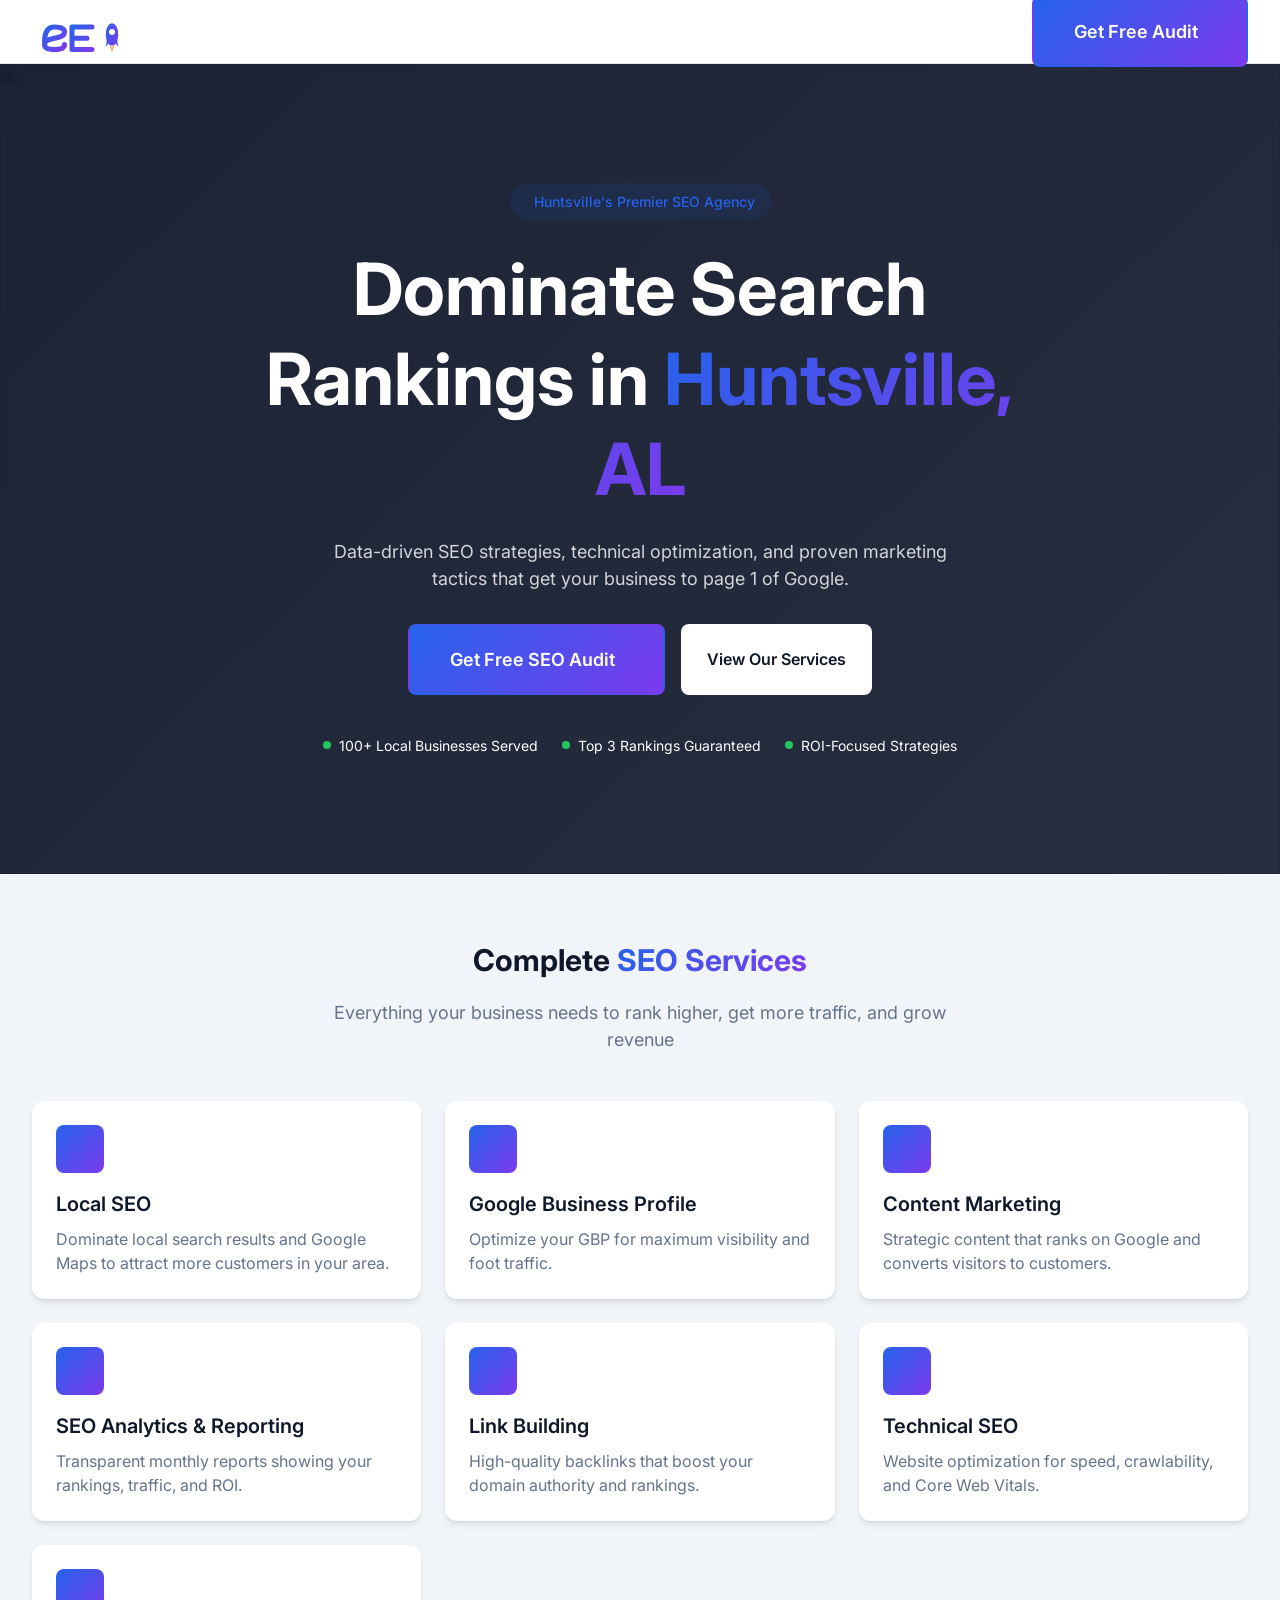
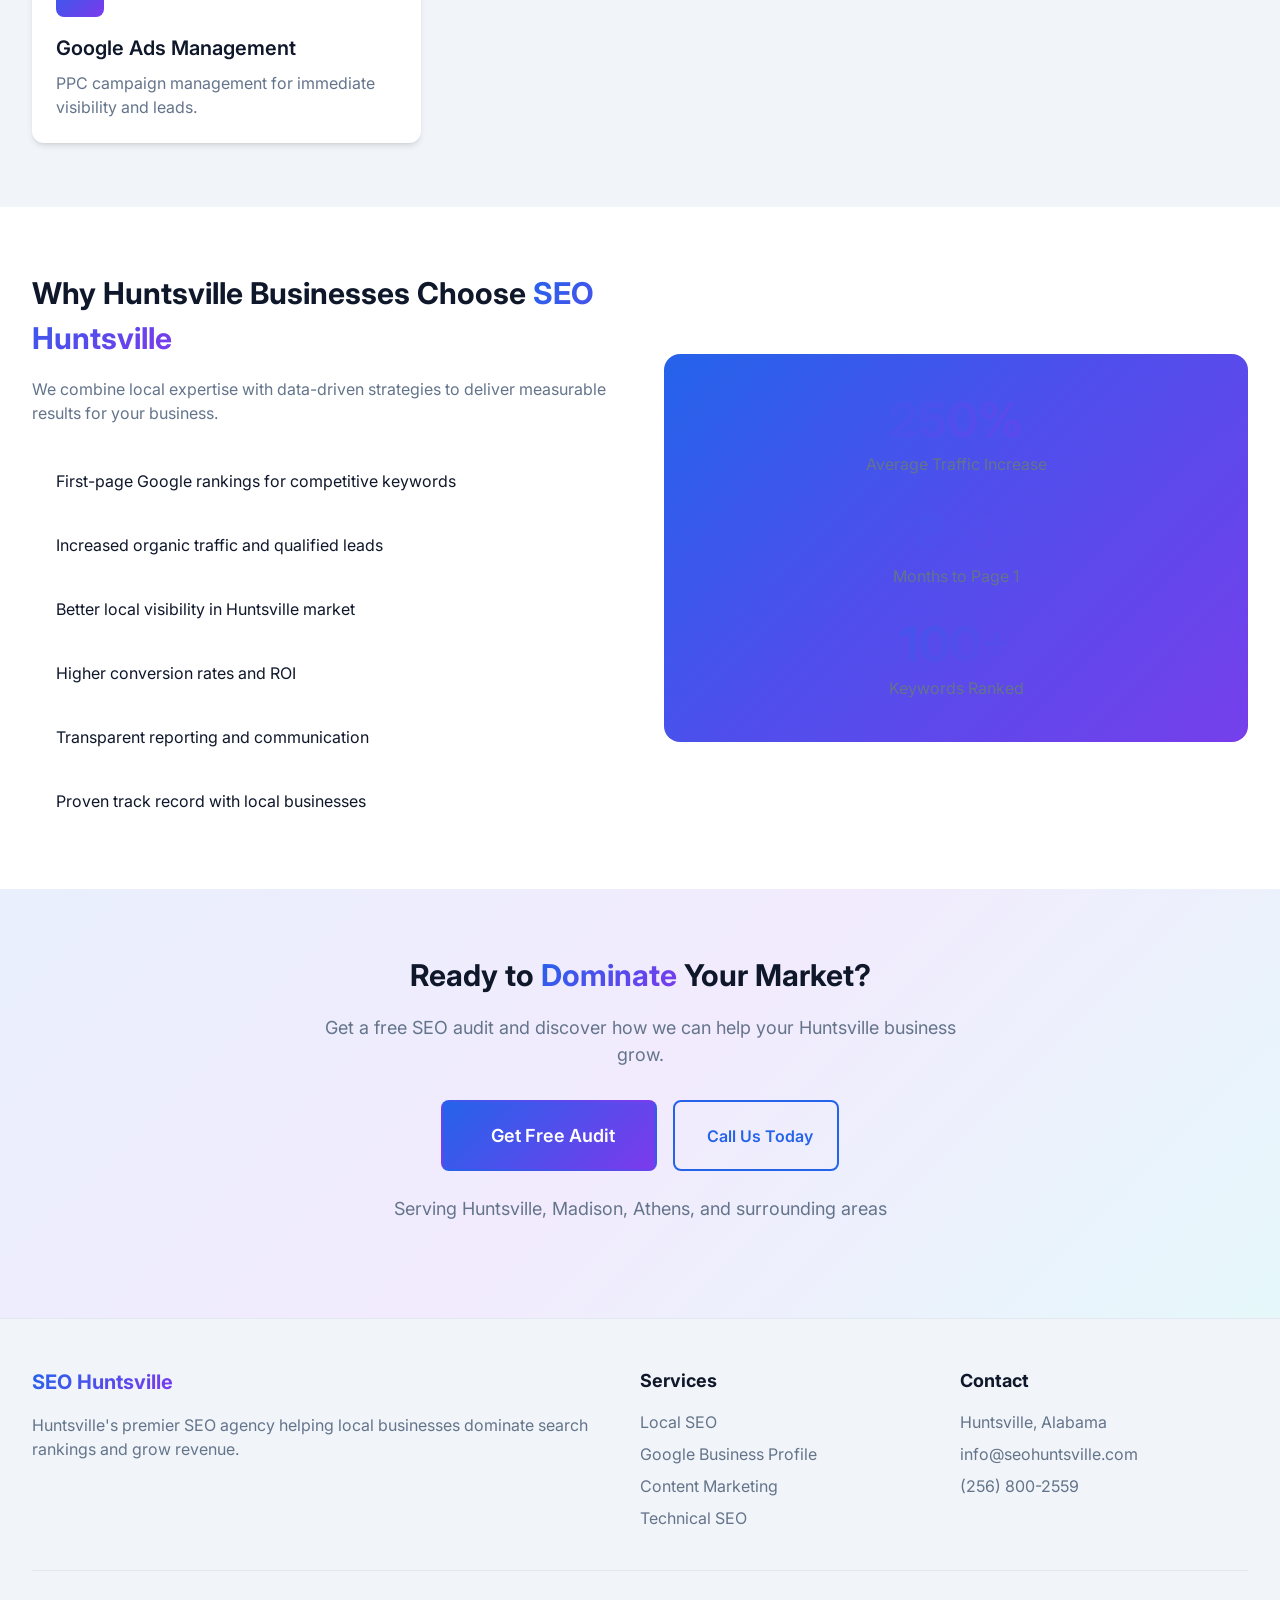
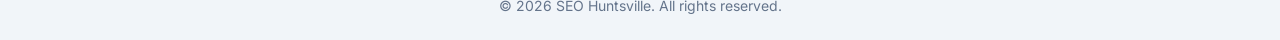
==== commit 731cd687: "Update logo styling and button padding - Add SEO Huntsville logo image with rocket design - Replace " ====
--- a/index.html
+++ b/index.html
@@ -55,7 +55,7 @@
   <header class="header">
     <nav class="container header-nav">
       <a href="index.html" class="logo">
-        <span class="gradient-text">SEO Huntsville</span>
+        <img src="images/logo.svg" alt="SEO Huntsville" class="logo-img">
       </a>
       <a href="seo-audit.html" class="btn btn-hero">
         Get Free Audit
--- a/css/styles.css
+++ b/css/styles.css
@@ -187,7 +187,7 @@
 .btn-hero {
   background: var(--gradient-primary);
   color: var(--color-primary-foreground);
-  padding: var(--spacing-4) var(--spacing-8);
+  padding: var(--spacing-5) var(--spacing-10);
   font-size: var(--font-size-lg);
 }
 
@@ -267,6 +267,7 @@
 .badge {
   display: inline-flex;
   align-items: center;
+  justify-content: center;
   gap: var(--spacing-2);
   padding: var(--spacing-2) var(--spacing-4);
   font-size: var(--font-size-sm);
@@ -274,6 +275,8 @@
   border-radius: var(--radius-full);
   background: rgba(37, 99, 235, 0.1);
   color: var(--color-primary);
+  margin: 0 auto;
+  text-align: center;
 }
 
 .badge svg {
@@ -303,6 +306,12 @@
   font-size: var(--font-size-xl);
   font-weight: var(--font-weight-bold);
   text-decoration: none;
+}
+
+.logo-img {
+  height: 50px;
+  width: auto;
+  display: block;
 }
 
 .header-scrolled {
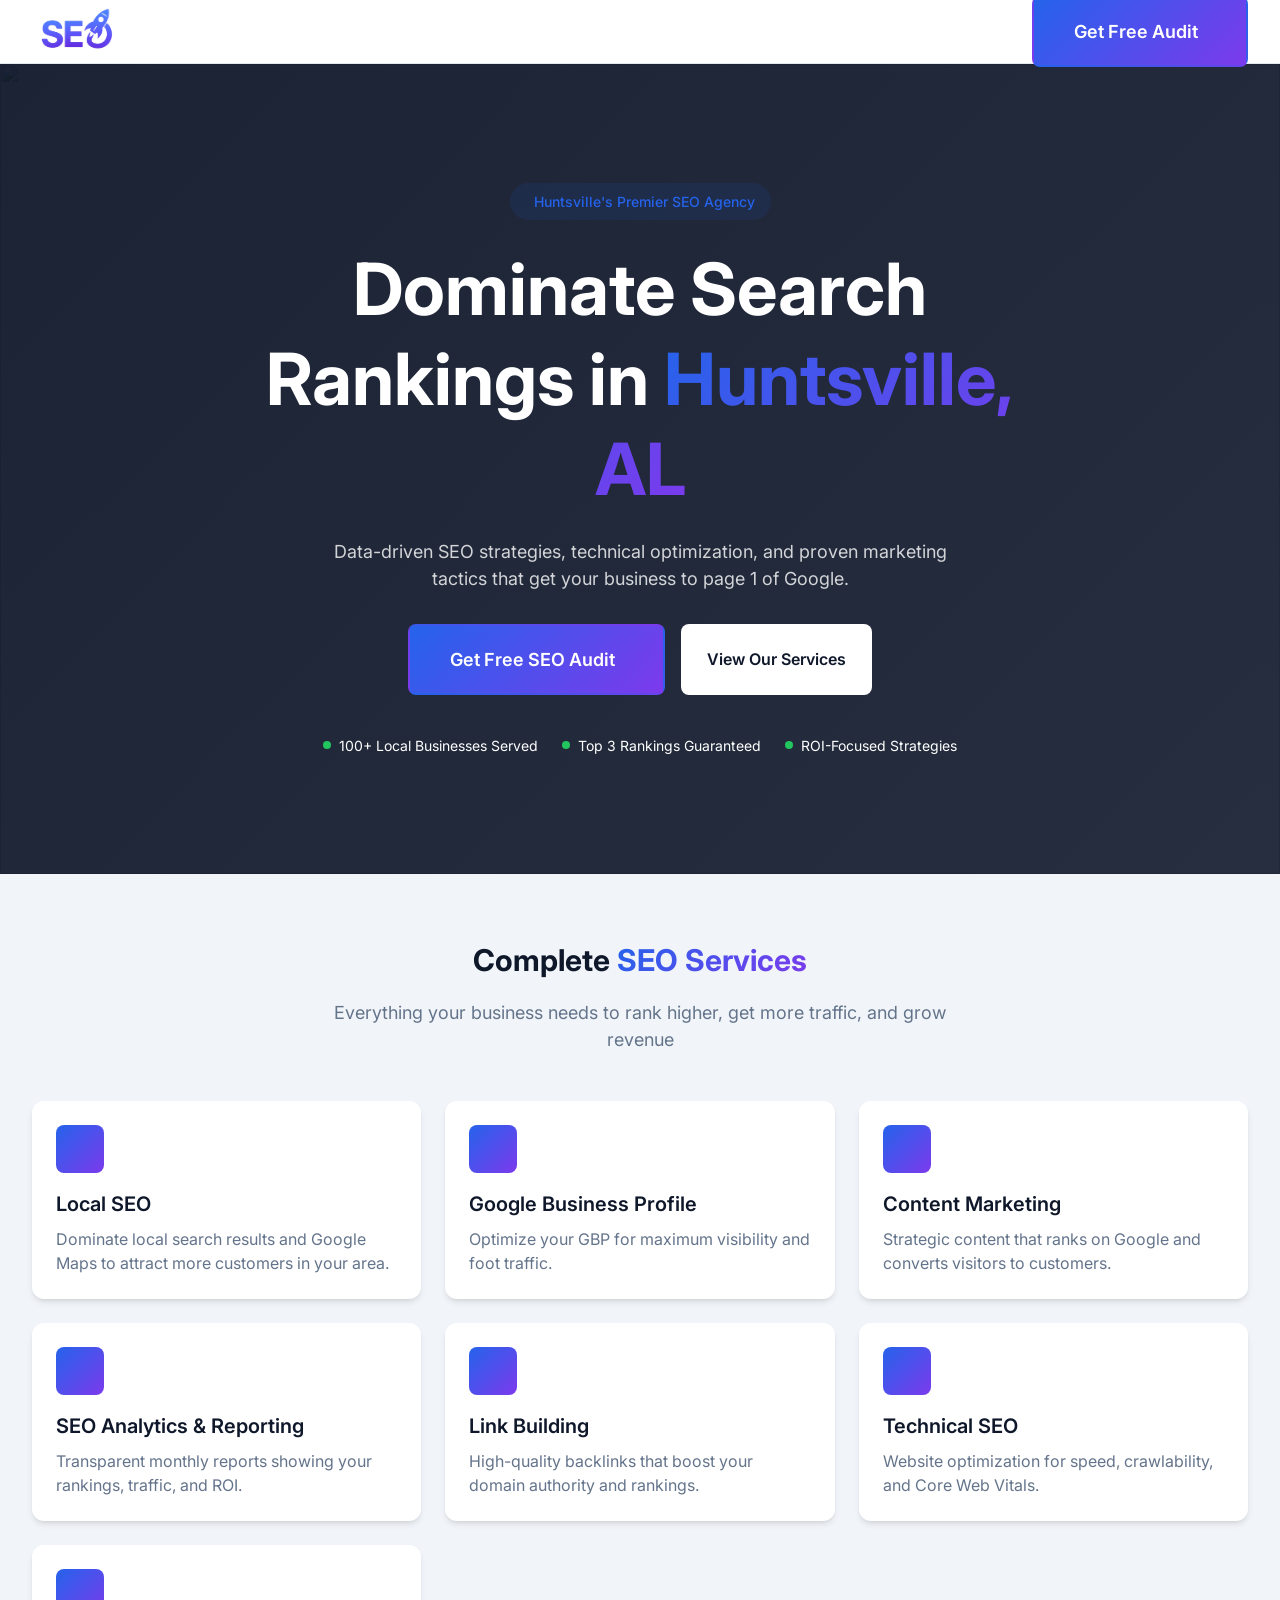
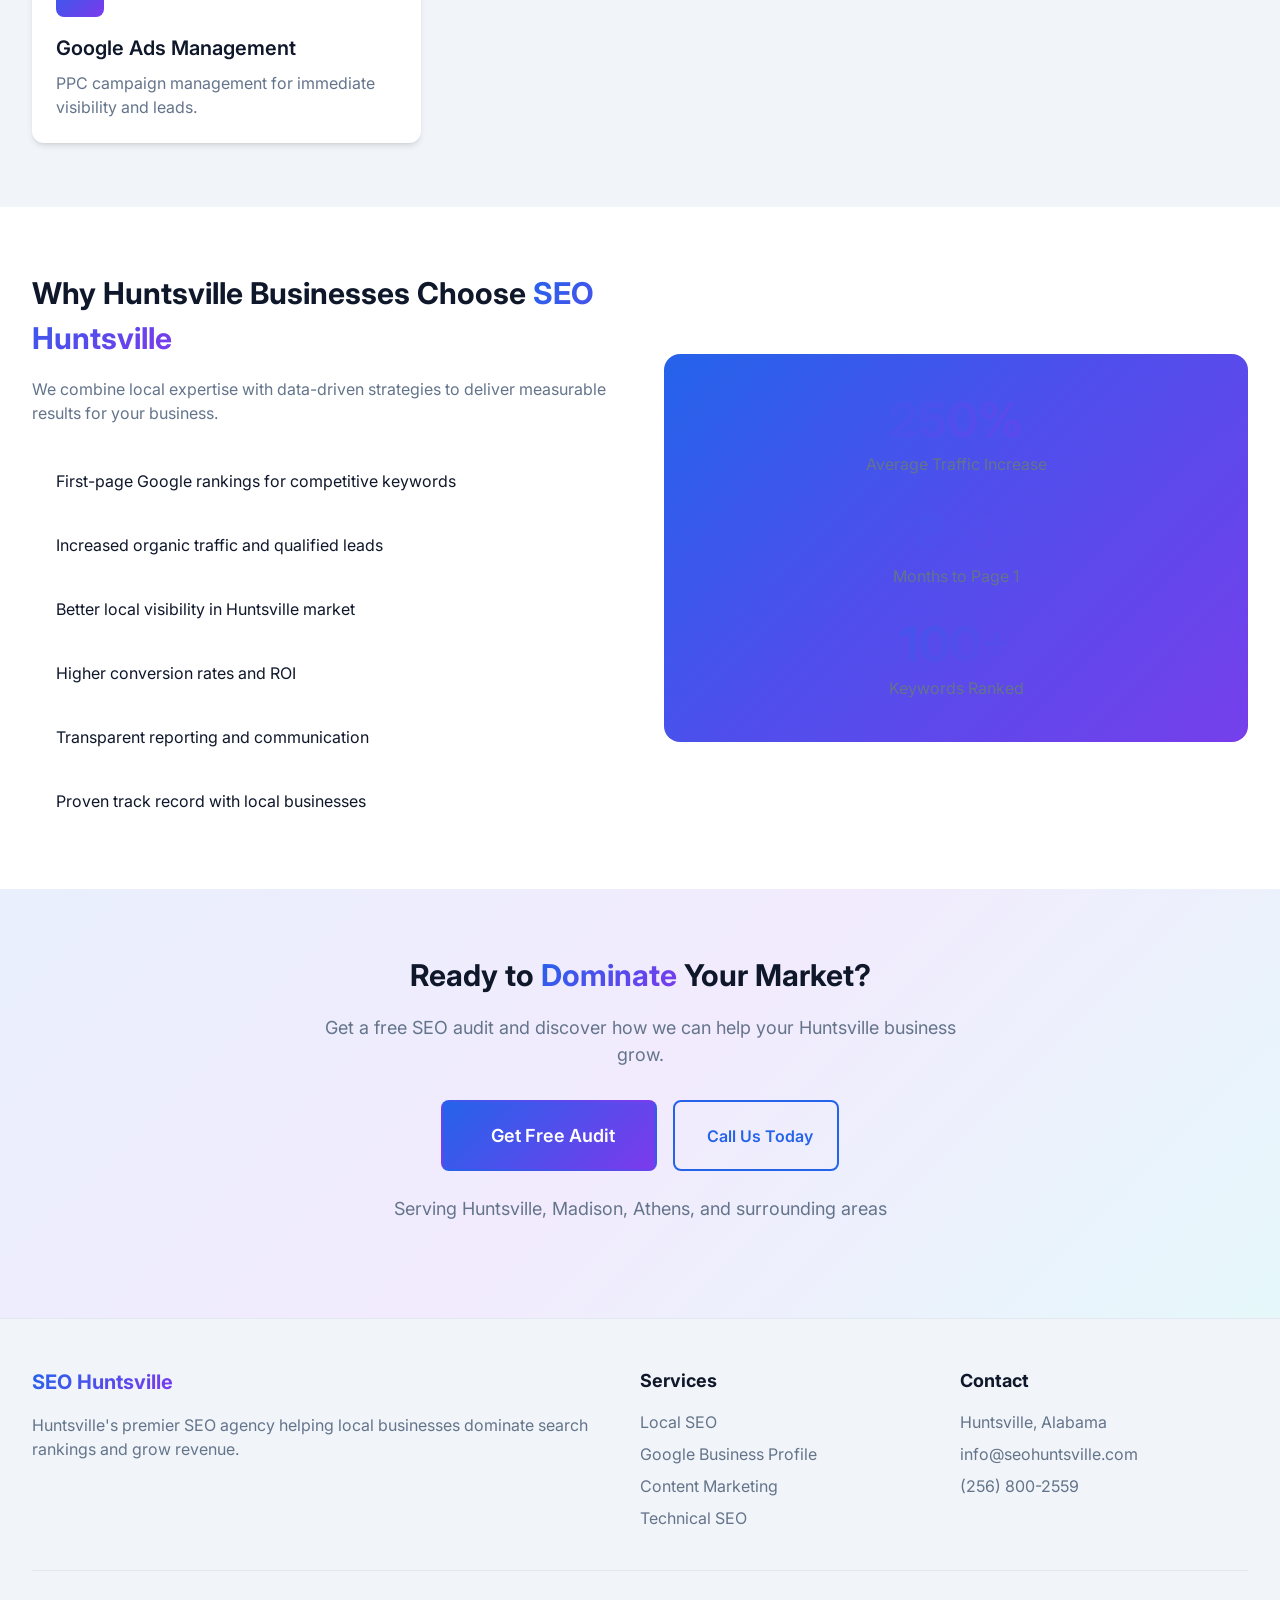
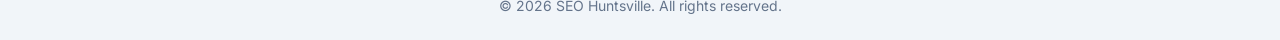
==== commit c68cb23c: "Update logo filename to logo-9iQGSlVX (1).png" ====
--- a/index.html
+++ b/index.html
@@ -55,7 +55,7 @@
   <header class="header">
     <nav class="container header-nav">
       <a href="index.html" class="logo">
-        <img src="images/logo.svg" alt="SEO Huntsville" class="logo-img">
+        <img src="images/logo-9iQGSlVX (1).png" alt="SEO Huntsville" class="logo-img">
       </a>
       <a href="seo-audit.html" class="btn btn-hero">
         Get Free Audit
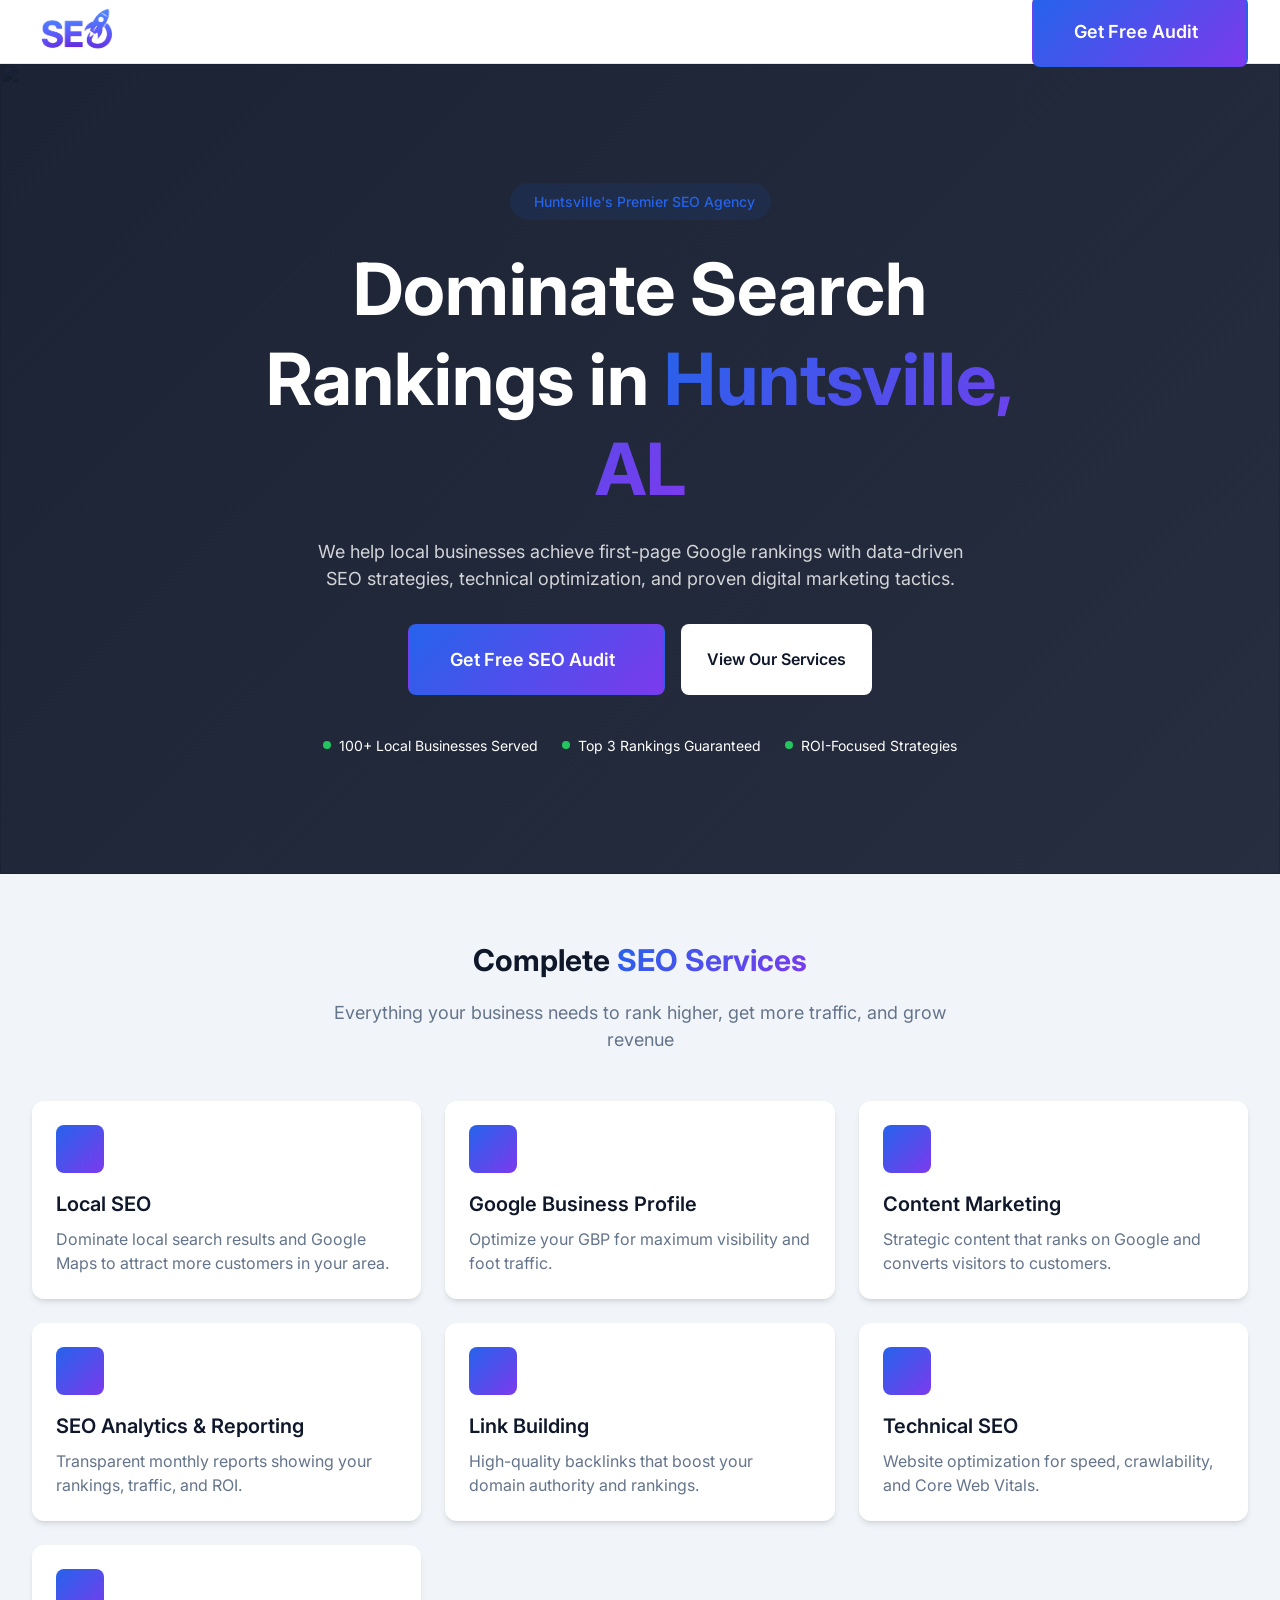
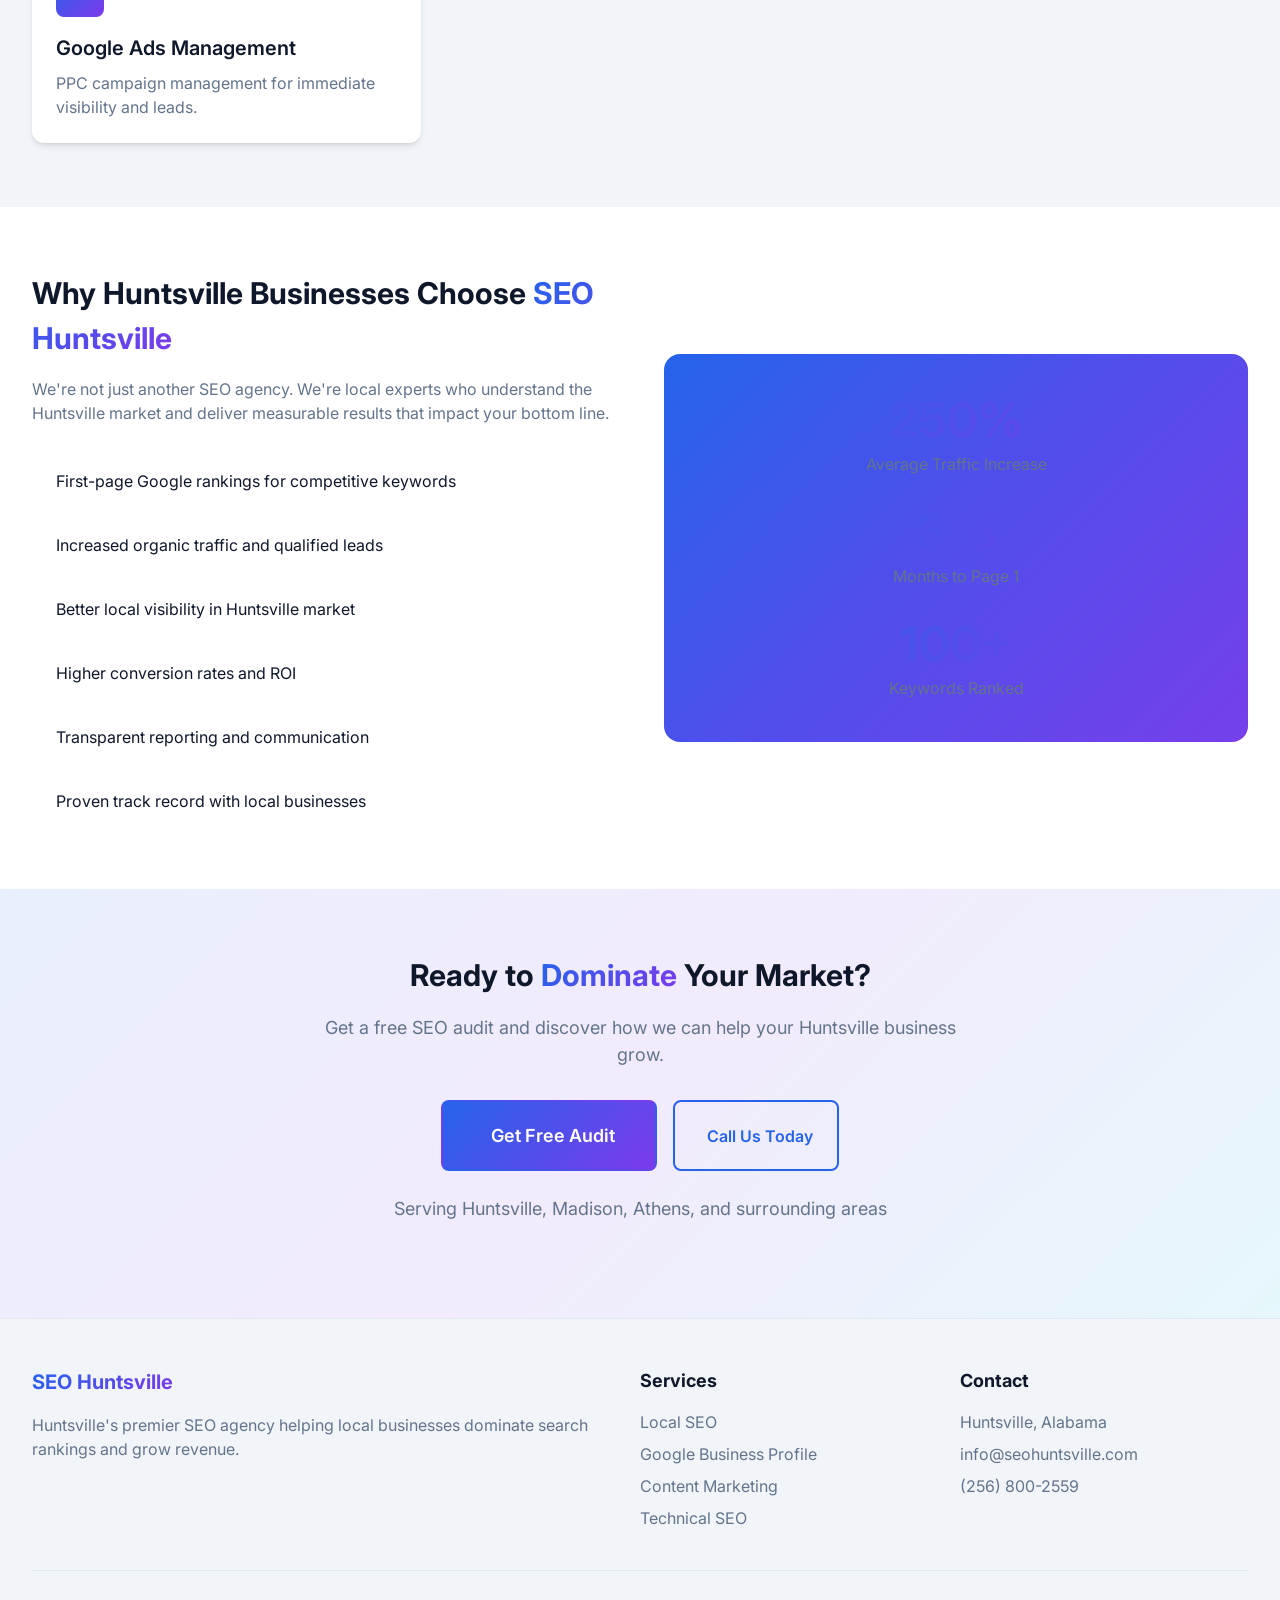
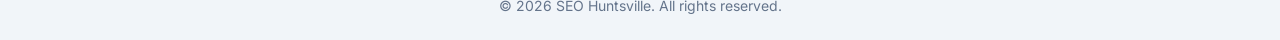
==== commit 28dfc39f: "Update homepage hero and why choose us sections - Update hero subtitle to emphasize first-page ranki" ====
--- a/index.html
+++ b/index.html
@@ -82,8 +82,7 @@
       </h1>
 
       <p class="hero-subtitle animate-fade-in delay-200">
-        Data-driven SEO strategies, technical optimization, and proven marketing tactics
-        that get your business to page 1 of Google.
+        We help local businesses achieve first-page Google rankings with data-driven SEO strategies, technical optimization, and proven digital marketing tactics.
       </p>
 
       <div class="hero-cta animate-fade-in delay-300">
@@ -198,7 +197,7 @@
         <!-- Left Column: Text -->
         <div class="benefits-content">
           <h2>Why Huntsville Businesses Choose <span class="gradient-text">SEO Huntsville</span></h2>
-          <p>We combine local expertise with data-driven strategies to deliver measurable results for your business.</p>
+          <p>We're not just another SEO agency. We're local experts who understand the Huntsville market and deliver measurable results that impact your bottom line.</p>
 
           <ul class="benefits-list">
             <li>
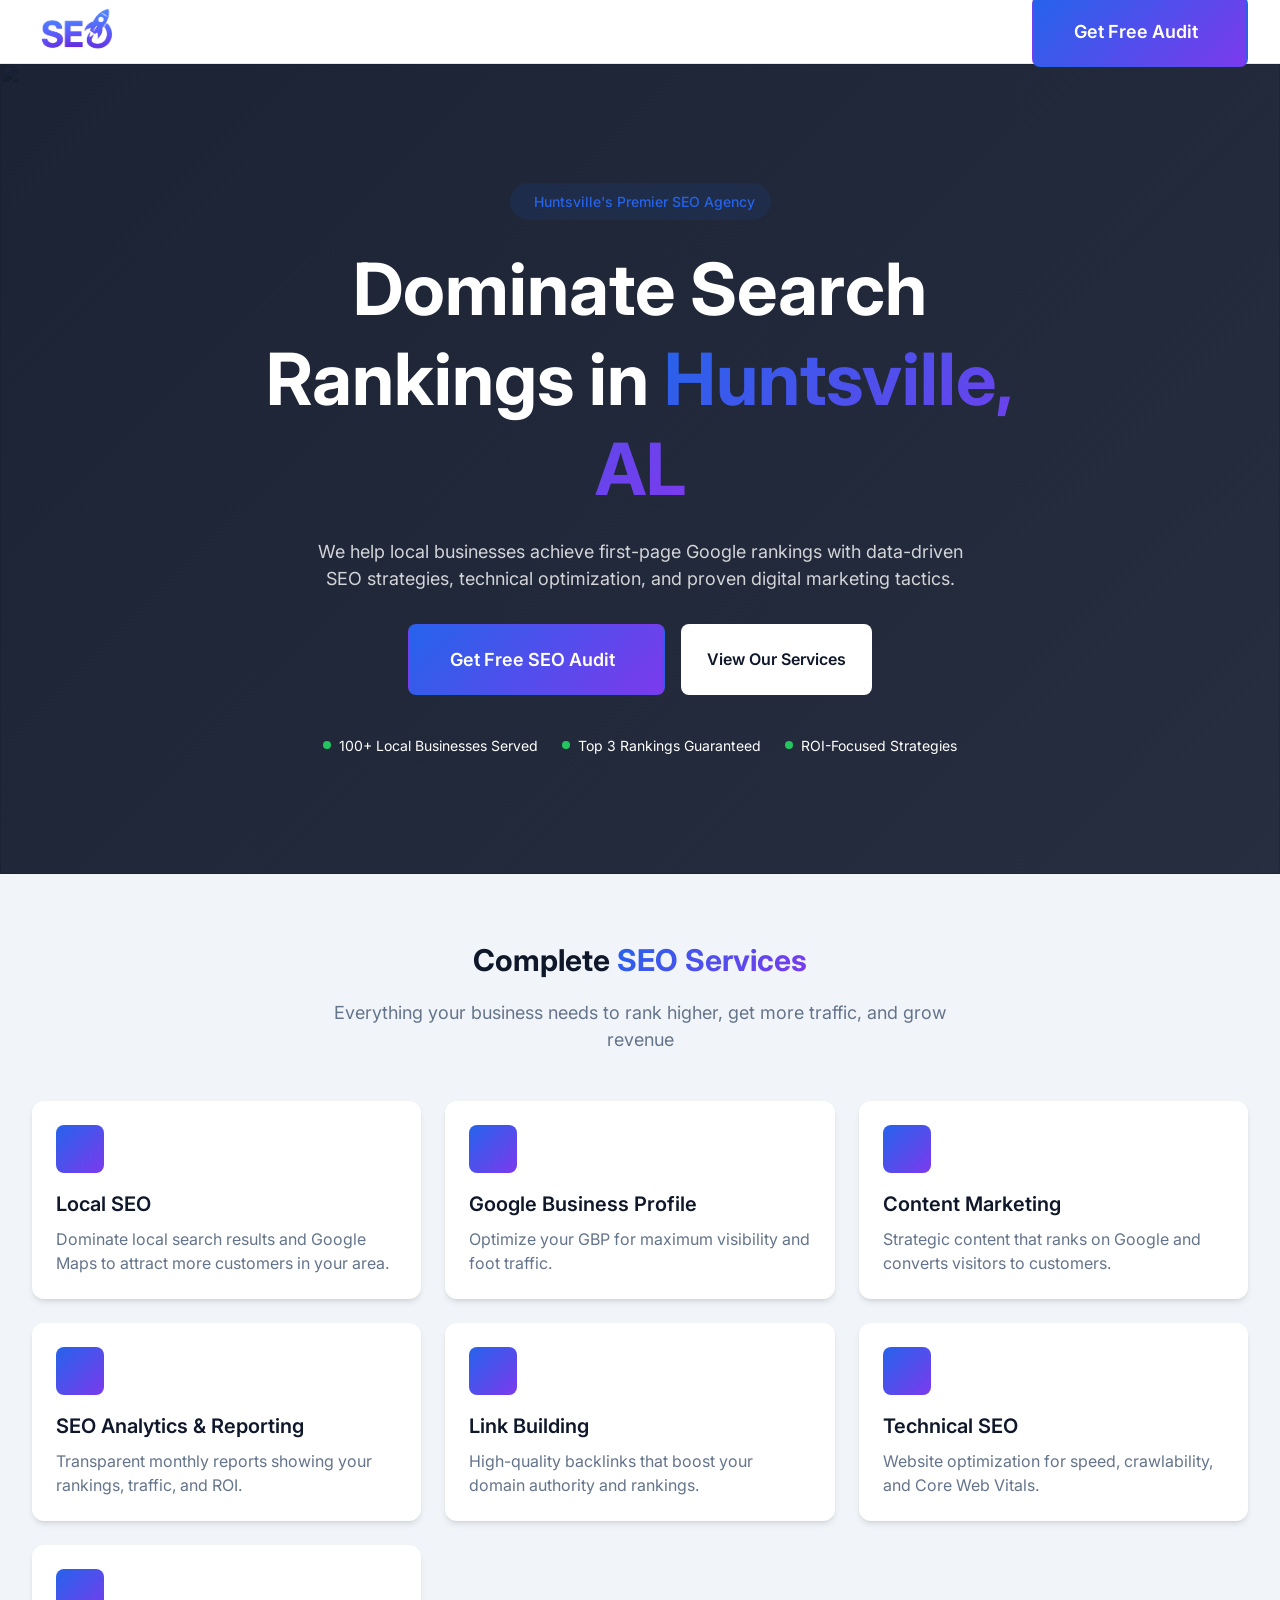
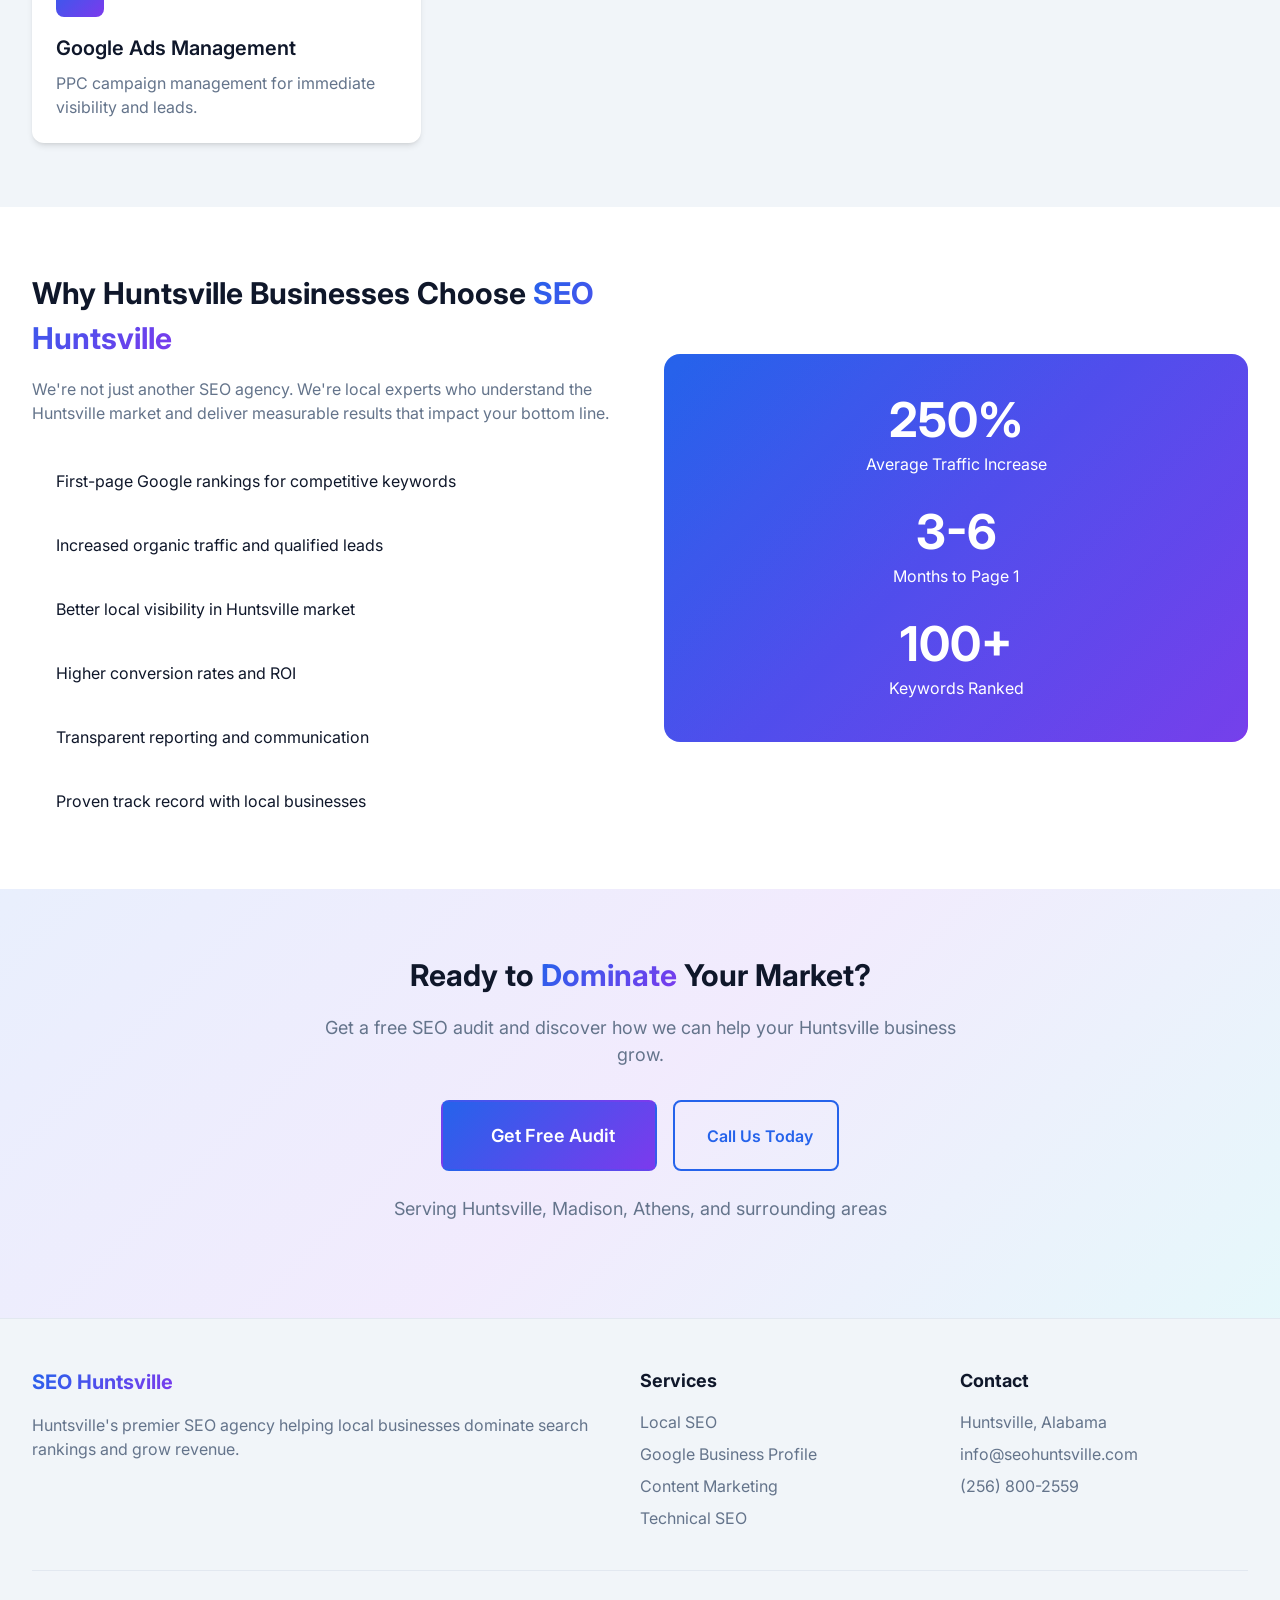
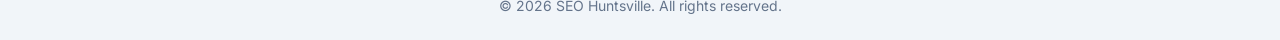
==== commit 73d3ec3e: "Remove .html extension from page URLs Restructure site to use directory-based clean URLs: - Move HTM" ====
--- a/index.html
+++ b/index.html
@@ -54,10 +54,10 @@
   <!-- Header -->
   <header class="header">
     <nav class="container header-nav">
-      <a href="index.html" class="logo">
+      <a href="/" class="logo">
         <img src="images/logo-9iQGSlVX (1).png" alt="SEO Huntsville" class="logo-img">
       </a>
-      <a href="seo-audit.html" class="btn btn-hero">
+      <a href="/seo-audit/" class="btn btn-hero">
         Get Free Audit
         <i data-lucide="arrow-right"></i>
       </a>
@@ -86,11 +86,11 @@
       </p>
 
       <div class="hero-cta animate-fade-in delay-300">
-        <a href="seo-audit.html" class="btn btn-hero">
+        <a href="/seo-audit/" class="btn btn-hero">
           Get Free SEO Audit
           <i data-lucide="arrow-right"></i>
         </a>
-        <a href="services.html" class="btn btn-secondary">
+        <a href="/services/" class="btn btn-secondary">
           View Our Services
         </a>
       </div>
@@ -113,7 +113,7 @@
 
       <div class="grid md:grid-cols-2 lg:grid-cols-3">
         <!-- Service Card 1 -->
-        <a href="local-seo.html" class="card service-card">
+        <a href="/local-seo/" class="card service-card">
           <div class="icon-box">
             <i data-lucide="search"></i>
           </div>
@@ -125,7 +125,7 @@
         </a>
 
         <!-- Service Card 2 -->
-        <a href="google-business-profile.html" class="card service-card">
+        <a href="/google-business-profile/" class="card service-card">
           <div class="icon-box">
             <i data-lucide="map-pin"></i>
           </div>
@@ -137,7 +137,7 @@
         </a>
 
         <!-- Service Card 3 -->
-        <a href="content-marketing.html" class="card service-card">
+        <a href="/content-marketing/" class="card service-card">
           <div class="icon-box">
             <i data-lucide="file-text"></i>
           </div>
@@ -167,7 +167,7 @@
         </article>
 
         <!-- Service Card 6 -->
-        <a href="technical-seo.html" class="card service-card">
+        <a href="/technical-seo/" class="card service-card">
           <div class="icon-box">
             <i data-lucide="code"></i>
           </div>
@@ -254,7 +254,7 @@
         <p>Get a free SEO audit and discover how we can help your Huntsville business grow.</p>
 
         <div class="cta-buttons">
-          <a href="seo-audit.html" class="btn btn-hero">
+          <a href="/seo-audit/" class="btn btn-hero">
             <i data-lucide="mail"></i>
             Get Free Audit
           </a>
@@ -283,10 +283,10 @@
         <div class="footer-links">
           <h4>Services</h4>
           <ul>
-            <li><a href="local-seo.html">Local SEO</a></li>
-            <li><a href="google-business-profile.html">Google Business Profile</a></li>
-            <li><a href="content-marketing.html">Content Marketing</a></li>
-            <li><a href="technical-seo.html">Technical SEO</a></li>
+            <li><a href="/local-seo/">Local SEO</a></li>
+            <li><a href="/google-business-profile/">Google Business Profile</a></li>
+            <li><a href="/content-marketing/">Content Marketing</a></li>
+            <li><a href="/technical-seo/">Technical SEO</a></li>
           </ul>
         </div>
 
--- a/css/styles.css
+++ b/css/styles.css
@@ -524,11 +524,21 @@
   font-size: var(--font-size-5xl);
   font-weight: var(--font-weight-bold);
   line-height: 1;
+  color: #ffffff;
+}
+
+/* Override gradient-text within stats card for better visibility */
+.stats-card .stat-number {
+  background: none;
+  -webkit-background-clip: unset;
+  -webkit-text-fill-color: #ffffff;
+  background-clip: unset;
+  color: #ffffff;
 }
 
 .stat-label {
   display: block;
-  color: var(--color-muted-foreground);
+  color: #ffffff;
   margin-top: var(--spacing-2);
 }
 
@@ -539,6 +549,20 @@
 .stat-card {
   text-align: center;
   padding: var(--spacing-6);
+  background: var(--gradient-subtle);
+  border: 2px solid transparent;
+  background-clip: padding-box;
+  border-radius: var(--radius-2xl);
+  position: relative;
+}
+
+.stat-card::before {
+  content: '';
+  position: absolute;
+  inset: -2px;
+  border-radius: var(--radius-2xl);
+  background: var(--gradient-primary);
+  z-index: -1;
 }
 
 .stat-card svg {
